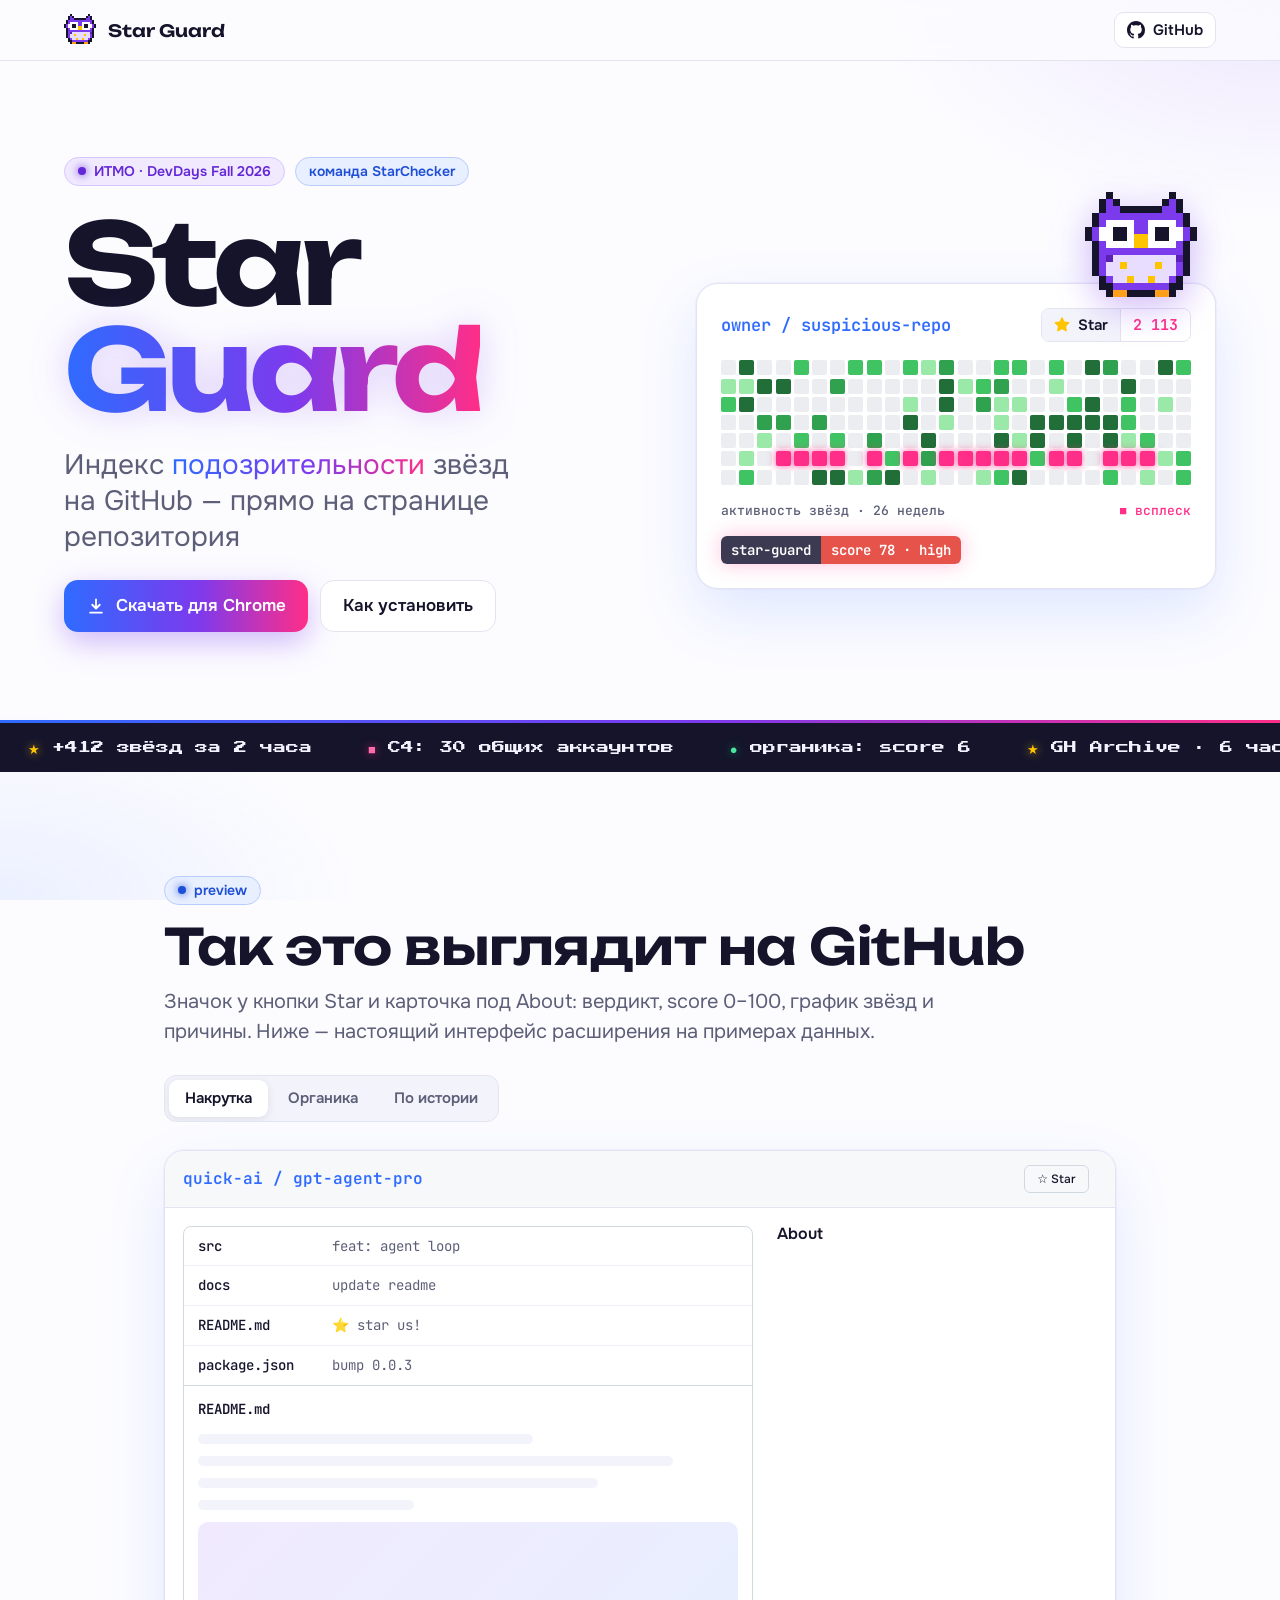
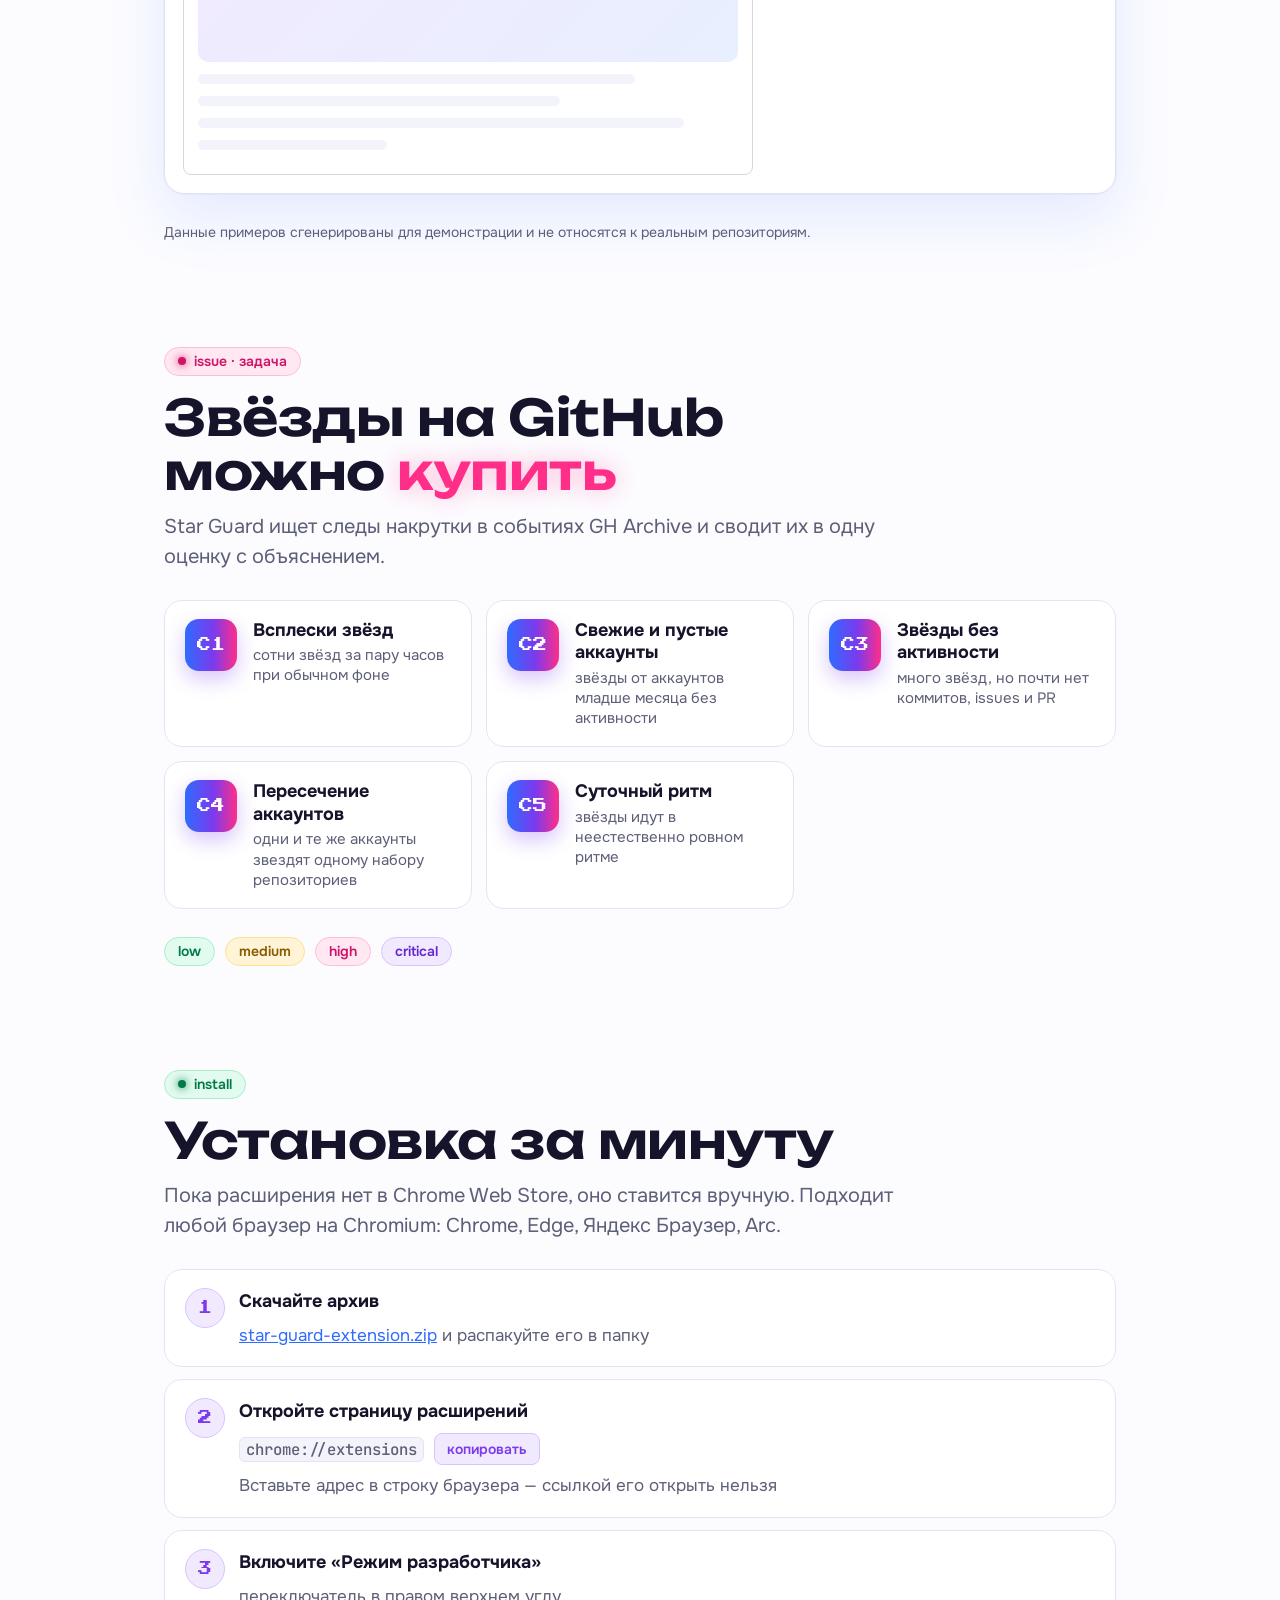
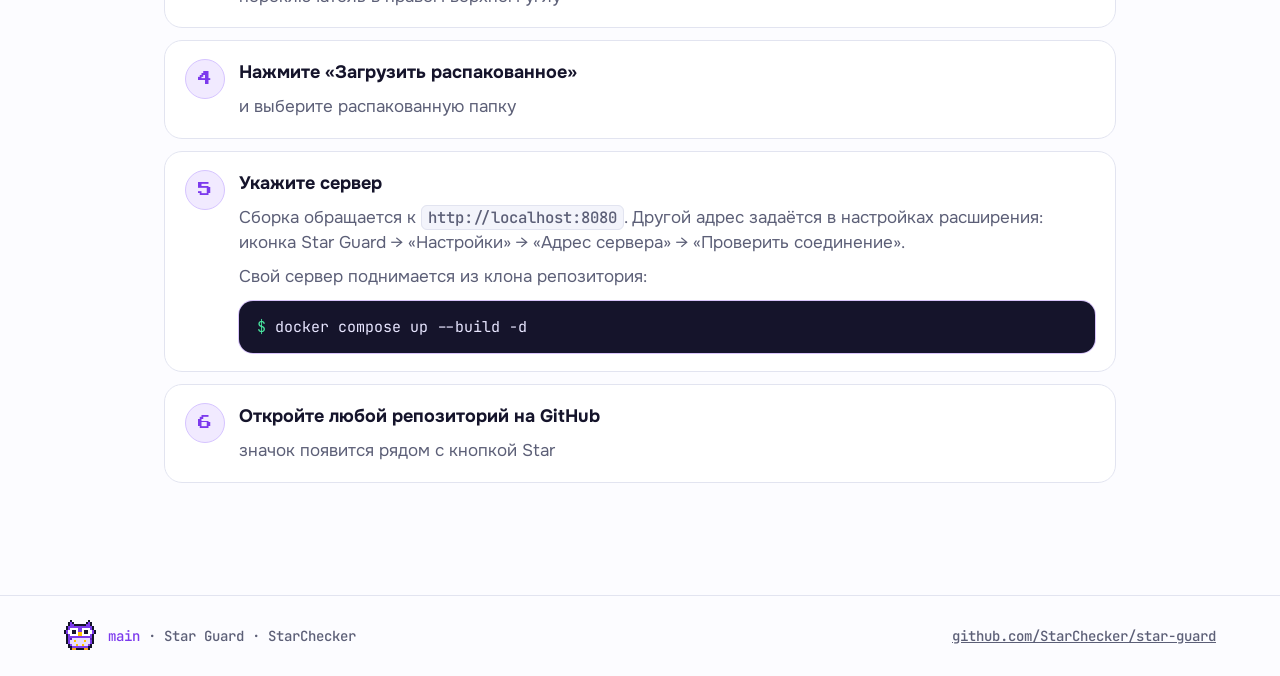
==== site/index.html @ 3dfd04ba "Лендинг для QR-кода, адрес сервера в сборке расширения - site/: страница в стиле презентации — живое" ====
<!doctype html>
<html lang="ru">
<head>
<meta charset="utf-8">
<meta name="viewport" content="width=device-width, initial-scale=1, viewport-fit=cover">
<title>Star Guard — индекс подозрительности звёзд на GitHub</title>
<meta name="description" content="Расширение для Chrome: показывает признаки накрутки звёзд прямо на страницах GitHub — оценку, причины и график звёзд.">
<meta property="og:title" content="Star Guard">
<meta property="og:description" content="Индекс подозрительности звёзд на GitHub — расширение для Chrome.">
<meta name="theme-color" content="#fcfcff">
<link rel="icon" href="ext/icon-32.png">
<link rel="preload" href="fonts/onest.woff" as="font" type="font/woff" crossorigin>
<link rel="preload" href="fonts/unbounded.woff" as="font" type="font/woff" crossorigin>
<link rel="stylesheet" href="style.css">
</head>
<body>

<header class="top">
  <a class="brand" href="#"><span class="owl-mini" data-sprite="owl" aria-hidden="true"></span><span>Star Guard</span></a>
  <a class="gh" href="https://github.com/StarChecker/star-guard" rel="noopener">
    <svg viewBox="0 0 16 16" aria-hidden="true"><path fill="currentColor" d="M8 0C3.58 0 0 3.58 0 8c0 3.54 2.29 6.53 5.47 7.59.4.07.55-.17.55-.38 0-.19-.01-.82-.01-1.49-2.01.37-2.53-.49-2.69-.94-.09-.23-.48-.94-.82-1.13-.28-.15-.68-.52-.01-.53.63-.01 1.08.58 1.23.82.72 1.21 1.87.87 2.33.66.07-.52.28-.87.51-1.07-1.78-.2-3.64-.89-3.64-3.95 0-.87.31-1.59.82-2.15-.08-.2-.36-1.02.08-2.12 0 0 .67-.21 2.2.82.64-.18 1.32-.27 2-.27.68 0 1.36.09 2 .27 1.53-1.04 2.2-.82 2.2-.82.44 1.1.16 1.92.08 2.12.51.56.82 1.27.82 2.15 0 3.07-1.87 3.75-3.65 3.95.29.25.54.73.54 1.48 0 1.07-.01 1.93-.01 2.2 0 .21.15.46.55.38A8.013 8.013 0 0 0 16 8c0-4.42-3.58-8-8-8z"/></svg>
    <span>GitHub</span>
  </a>
</header>

<main>
  <!-- Первый экран -->
  <section class="hero">
    <div class="hero-text">
      <div class="labels">
        <span class="label l-violet"><span class="dot"></span>ИТМО · DevDays Fall 2026</span>
        <span class="label l-blue">команда StarChecker</span>
      </div>
      <h1>Star <span class="neon">Guard</span></h1>
      <p class="sub">Индекс <span class="neon">подозрительности</span> звёзд на GitHub — прямо на странице репозитория</p>

      <div class="cta">
        <a class="btn primary" href="star-guard-extension.zip" download>
          <svg viewBox="0 0 24 24" aria-hidden="true"><path fill="none" stroke="currentColor" stroke-width="2.2" stroke-linecap="round" stroke-linejoin="round" d="M12 4v11m0 0-4.5-4.5M12 15l4.5-4.5M5 20h14"/></svg>
          Скачать для Chrome
        </a>
        <a class="btn" href="#install">Как установить</a>
      </div>

      <div class="mobile-note" id="mobileNote" hidden>
        <p><b>Вы с телефона.</b> Расширение ставится в Chrome на компьютере — перешлите себе ссылку и откройте её за ноутбуком.</p>
        <div class="copy-row url-row"><code class="url" id="pageUrl">starchecker.github.io/star-guard</code><button type="button" class="copy" id="copyUrl">копировать</button></div>
        <div class="send">
          <a class="btn tg" id="sendTg" href="#" rel="noopener">
            <svg viewBox="0 0 24 24" aria-hidden="true"><path fill="currentColor" d="M21.9 4.6 18.8 19.3c-.2 1-.8 1.3-1.7.8l-4.6-3.4-2.2 2.1c-.3.3-.5.5-1 .5l.3-4.7 8.6-7.8c.4-.3-.1-.5-.6-.2L6.9 13.3l-4.6-1.4c-1-.3-1-1 .2-1.5l18-6.9c.8-.3 1.6.2 1.4 1.1z"/></svg>
            В Telegram
          </a>
          <a class="btn" id="sendMail" href="#">
            <svg viewBox="0 0 24 24" aria-hidden="true"><path fill="none" stroke="currentColor" stroke-width="2.2" stroke-linejoin="round" d="M3 6h18v12H3z"/><path fill="none" stroke="currentColor" stroke-width="2.2" stroke-linejoin="round" d="m3 7 9 6 9-6"/></svg>
            На почту
          </a>
          <button class="btn" type="button" id="shareBtn" hidden>
            <svg viewBox="0 0 24 24" aria-hidden="true"><path fill="none" stroke="currentColor" stroke-width="2.2" stroke-linecap="round" stroke-linejoin="round" d="M12 15V4m0 0L7.5 8.5M12 4l4.5 4.5M5 13v6h14v-6"/></svg>
            Ещё…
          </button>
        </div>
        <p class="fine" id="shareHint" hidden>В Chrome на Android в «Ещё…» есть «Отправить на свои устройства» — ссылка сама придёт в Chrome на компьютере, если там тот же аккаунт Google.</p>
      </div>
    </div>

    <div class="repo-card" aria-hidden="true">
      <div class="owl-big" data-sprite="owl"></div>
      <div class="rc-top">
        <span class="rc-name">owner / suspicious-repo</span>
        <div class="starbtn"><span><svg viewBox="0 0 16 16"><use href="#star"/></svg>Star</span><span>2 113</span></div>
      </div>
      <div class="contrib" id="contrib"></div>
      <div class="legend"><span>активность звёзд · 26 недель</span><span class="hotmark">■ всплеск</span></div>
      <div class="badge"><span>star-guard</span><span>score 78 · high</span></div>
    </div>
  </section>

  <div class="ticker" aria-hidden="true"><div class="track" id="ticker"></div></div>

  <!-- Как выглядит -->
  <section class="block" id="demo">
    <div class="head">
      <span class="label l-blue"><span class="dot"></span>preview</span>
      <h2>Так это выглядит на GitHub</h2>
      <p class="lead">Значок у кнопки Star и карточка под About: вердикт, score 0–100, график звёзд и причины. Ниже — настоящий интерфейс расширения на примерах данных.</p>
    </div>

    <div class="tabs" role="tablist" aria-label="Пример">
      <button role="tab" aria-selected="true" data-sample="farm">Накрутка</button>
      <button role="tab" aria-selected="false" data-sample="healthy">Органика</button>
      <button role="tab" aria-selected="false" data-sample="history">По истории</button>
    </div>

    <div class="gh-frame">
      <div class="gh-bar">
        <span class="gh-repo" id="demoRepo">quick-ai / gpt-agent-pro</span>
        <span class="gh-actions"><span class="gh-btn">☆ Star</span><span id="demoBadge"></span></span>
      </div>
      <div class="gh-body">
        <div class="gh-files" aria-hidden="true">
          <div class="f"><b>src</b><span>feat: agent loop</span></div>
          <div class="f"><b>docs</b><span>update readme</span></div>
          <div class="f"><b>README.md</b><span>⭐ star us!</span></div>
          <div class="f"><b>package.json</b><span>bump 0.0.3</span></div>
          <div class="readme"><b>README.md</b><i style="width:62%"></i><i style="width:88%"></i><i style="width:74%"></i><i style="width:40%"></i><i class="img"></i><i style="width:81%"></i><i style="width:67%"></i><i style="width:90%"></i><i style="width:35%"></i></div>
        </div>
        <div class="gh-side"><div class="gh-about">About</div><div id="demoCard"></div></div>
      </div>
    </div>
    <p class="fine">Данные примеров сгенерированы для демонстрации и не относятся к реальным репозиториям.</p>
  </section>

  <!-- Что проверяем -->
  <section class="block" id="checks">
    <div class="head">
      <span class="label l-pink"><span class="dot"></span>issue · задача</span>
      <h2>Звёзды на GitHub можно <span class="mark">купить</span></h2>
      <p class="lead">Star Guard ищет следы накрутки в событиях GH Archive и сводит их в одну оценку с объяснением.</p>
    </div>
    <ol class="checks">
      <li><span class="k">C1</span><div><b>Всплески звёзд</b><small>сотни звёзд за пару часов при обычном фоне</small></div></li>
      <li><span class="k">C2</span><div><b>Свежие и пустые аккаунты</b><small>звёзды от аккаунтов младше месяца без активности</small></div></li>
      <li><span class="k">C3</span><div><b>Звёзды без активности</b><small>много звёзд, но почти нет коммитов, issues и PR</small></div></li>
      <li><span class="k">C4</span><div><b>Пересечение аккаунтов</b><small>одни и те же аккаунты звездят одному набору репозиториев</small></div></li>
      <li><span class="k">C5</span><div><b>Суточный ритм</b><small>звёзды идут в неестественно ровном ритме</small></div></li>
    </ol>
    <div class="levels">
      <span class="label l-green">low</span><span class="label l-amber">medium</span><span class="label l-pink">high</span><span class="label l-violet">critical</span>
    </div>
  </section>

  <!-- Установка -->
  <section class="block" id="install">
    <div class="head">
      <span class="label l-green"><span class="dot"></span>install</span>
      <h2>Установка за минуту</h2>
      <p class="lead">Пока расширения нет в Chrome Web Store, оно ставится вручную. Подходит любой браузер на Chromium: Chrome, Edge, Яндекс Браузер, Arc.</p>
    </div>
    <ol class="steps">
      <li><b>Скачайте архив</b><span><a href="star-guard-extension.zip" download>star-guard-extension.zip</a> и распакуйте его в папку</span></li>
      <li><b>Откройте страницу расширений</b>
        <span class="copy-row"><code>chrome://extensions</code><button type="button" class="copy" data-copy="chrome://extensions">копировать</button></span>
        <span>Вставьте адрес в строку браузера — ссылкой его открыть нельзя</span></li>
      <li><b>Включите «Режим разработчика»</b><span>переключатель в правом верхнем углу</span></li>
      <li><b>Нажмите «Загрузить распакованное»</b><span>и выберите распакованную папку</span></li>
      <li><b>Укажите сервер</b><span>Сборка обращается к <code id="apiBase">http://localhost:8080</code>. Другой адрес задаётся в настройках расширения: иконка Star Guard → «Настройки» → «Адрес сервера» → «Проверить соединение».</span>
        <span id="localHint">Свой сервер поднимается из клона репозитория:</span>
        <pre class="term" id="localCmd"><span class="pr">$</span> docker compose up --build -d</pre></li>
      <li><b>Откройте любой репозиторий на GitHub</b><span>значок появится рядом с кнопкой Star</span></li>
    </ol>
  </section>
</main>

<footer class="foot">
  <span class="brand"><span class="owl-mini" data-sprite="owl" aria-hidden="true"></span><span><span class="sha" id="sha">main</span> · Star Guard · StarChecker</span></span>
  <a href="https://github.com/StarChecker/star-guard" rel="noopener">github.com/StarChecker/star-guard</a>
</footer>

<div class="toast" id="toast" role="status" aria-live="polite"></div>

<svg width="0" height="0" style="position:absolute" aria-hidden="true">
  <symbol id="star" viewBox="0 0 16 16"><path fill="currentColor" d="M8 .25a.75.75 0 0 1 .67.42l1.88 3.8 4.2.61a.75.75 0 0 1 .41 1.28l-3.04 2.96.72 4.18a.75.75 0 0 1-1.09.79L8 12.32l-3.75 1.97a.75.75 0 0 1-1.09-.79l.72-4.18L.84 6.36a.75.75 0 0 1 .41-1.28l4.2-.61L7.33.67A.75.75 0 0 1 8 .25z"/></symbol>
</svg>

<script src="ext/config.js"></script>
<script src="ext/ui.js"></script>
<script src="ext/theme.js"></script>
<script src="ext/samples.js"></script>
<script src="app.js"></script>
</body>
</html>
---- site/style.css ----
/* Лендинг Star Guard — в стиле презентации: светлая сцена, неоновые акценты, язык интерфейса GitHub,
   пиксельный совёнок-страж. Шрифты (OFL): Onest, Unbounded, JetBrains Mono, Press Start 2P. */
@font-face { font-family: "Onest"; src: url(fonts/onest.woff) format("woff"); font-weight: 100 900; font-display: swap; }
@font-face { font-family: "Unbounded"; src: url(fonts/unbounded.woff) format("woff"); font-weight: 200 900; font-display: swap; }
@font-face { font-family: "JBM"; src: url(fonts/jetbrains-mono.woff) format("woff"); font-weight: 100 800; font-display: swap; }
@font-face { font-family: "Pixel"; src: url(fonts/pixel.woff) format("woff"); font-display: swap; }

:root {
  color-scheme: light;
  --canvas: #fcfcff;
  --panel: #ffffff;
  --subtle: #f3f4fb;
  --line: #e2e4f0;
  --ink: #15142b;
  --muted: #5c5f77;
  --blue: #2f6bff;
  --violet: #7c3aed;
  --pink: #ff2e88;
  --green: #00b86b;
  --star: #ffc400;
  --neon: linear-gradient(90deg, var(--blue), var(--violet) 55%, var(--pink));
  --display: "Unbounded", "Onest", system-ui, sans-serif;
  --body: "Onest", system-ui, -apple-system, "Segoe UI", sans-serif;
  --mono: "JBM", ui-monospace, Menlo, monospace;
  --pixel: "Pixel", "JBM", monospace;
  --ease: cubic-bezier(.2, .7, .2, 1);
  --pad: clamp(20px, 5vw, 64px);
}
* { box-sizing: border-box; }
html { scroll-behavior: smooth; -webkit-text-size-adjust: 100%; }
body { margin: 0; background: var(--canvas); color: var(--ink); font: 400 17px/1.5 var(--body); overflow-x: hidden; }
body::before { /* мягкие неоновые пятна */
  content: ""; position: fixed; inset: 0; pointer-events: none; z-index: -1;
  background: radial-gradient(45% 35% at 100% 0%, rgba(124, 58, 237, .10), transparent 70%),
              radial-gradient(40% 30% at 0% 100%, rgba(47, 107, 255, .08), transparent 70%);
}
h1, h2, p { margin: 0; }
a { color: var(--blue); }
code { font: 500 .92em var(--mono); background: var(--subtle); border: 1px solid var(--line); border-radius: 6px; padding: 1px 6px; word-break: break-all; }
.neon { background: var(--neon); -webkit-background-clip: text; background-clip: text; color: transparent; }

/* ярлыки в стиле GitHub labels */
.label { display: inline-flex; align-items: center; gap: 8px; padding: 5px 13px; border-radius: 999px; font: 600 14px/1.2 var(--body); border: 1.5px solid; white-space: nowrap; }
.l-blue { color: #1f4fd6; background: #e8efff; border-color: #b9ccff; }
.l-violet { color: #6427d6; background: #f1eaff; border-color: #d6c4ff; }
.l-pink { color: #d11468; background: #ffe8f2; border-color: #ffbcd8; }
.l-green { color: #007a47; background: #e2fbef; border-color: #a8ecc9; }
.l-amber { color: #8a5a00; background: #fff4d6; border-color: #ffe08a; }
.label .dot { width: 8px; height: 8px; border-radius: 50%; background: currentColor; box-shadow: 0 0 8px currentColor; }

/* спрайты */
[data-sprite] { image-rendering: pixelated; background-size: 200% 100%; }
.owl-mini { width: 32px; height: 32px; flex: none; animation: blink 4s steps(1) infinite; }
@keyframes blink { 0%, 92% { background-position: 0 0; } 93%, 97% { background-position: 100% 0; } 98%, 100% { background-position: 0 0; } }

/* шапка */
.top { position: sticky; top: 0; z-index: 10; display: flex; justify-content: space-between; align-items: center; gap: 16px;
  padding: 12px var(--pad); background: rgba(252, 252, 255, .82); backdrop-filter: blur(10px); -webkit-backdrop-filter: blur(10px);
  border-bottom: 1px solid var(--line); }
.brand { display: flex; align-items: center; gap: 12px; font: 600 17px/1 var(--display); color: var(--ink); text-decoration: none; }
.gh { display: inline-flex; align-items: center; gap: 8px; font: 600 15px/1 var(--body); color: var(--ink); text-decoration: none;
  border: 1.5px solid var(--line); border-radius: 10px; padding: 8px 12px; background: var(--panel); }
.gh svg { width: 18px; height: 18px; }

/* первый экран */
.hero { display: grid; grid-template-columns: minmax(0, 1fr) minmax(0, 520px); gap: clamp(32px, 5vw, 72px); align-items: center;
  padding: clamp(36px, 8vw, 96px) var(--pad) clamp(56px, 7vw, 88px); max-width: 1280px; margin: 0 auto; }
.hero-text { display: flex; flex-direction: column; gap: 24px; }
.labels { display: flex; gap: 10px; flex-wrap: wrap; }
h1 { font: 700 clamp(52px, 11vw, 112px)/.95 var(--display); letter-spacing: -.045em; }
h1 .neon { filter: drop-shadow(0 0 18px rgba(124, 58, 237, .25)); }
.sub { font-size: clamp(20px, 2.6vw, 28px); line-height: 1.3; color: var(--muted); max-width: 24ch; }
.cta { display: flex; gap: 12px; flex-wrap: wrap; }
.btn { display: inline-flex; align-items: center; justify-content: center; gap: 10px; min-height: 52px; padding: 0 22px; border-radius: 14px;
  font: 600 17px/1 var(--body); color: var(--ink); background: var(--panel); border: 1.5px solid var(--line); text-decoration: none; cursor: pointer;
  transition: transform .2s var(--ease), box-shadow .2s var(--ease); }
.btn svg { width: 20px; height: 20px; flex: none; }
.btn:hover { transform: translateY(-2px); box-shadow: 0 10px 24px rgba(47, 107, 255, .14); }
.btn.primary { color: #fff; border: 0; background: var(--neon); box-shadow: 0 10px 30px rgba(124, 58, 237, .35); }
.btn.primary:hover { box-shadow: 0 14px 36px rgba(124, 58, 237, .45); }
.mobile-note { display: flex; flex-direction: column; gap: 14px; padding: 18px 20px; border-radius: 16px; background: var(--panel);
  border: 2px dashed #c9b8ff; }
.mobile-note[hidden] { display: none; }
.mobile-note p { color: var(--muted); }
.mobile-note .url { font-size: 15px; padding: 8px 10px; word-break: break-all; }
.send { display: grid; grid-template-columns: 1fr 1fr; gap: 10px; }
.send #shareBtn { grid-column: 1 / -1; }
.send .btn { white-space: nowrap; padding: 0 14px; }
#shareHint[hidden] { display: none; }
.send #shareBtn[hidden], .cta[hidden] { display: none; }
.btn.tg { color: #fff; border: 0; background: #229ed9; box-shadow: 0 8px 20px rgba(34, 158, 217, .3); }
.mobile-note b { color: var(--ink); }

/* карточка репозитория с графом активности */
.repo-card { position: relative; border: 1.5px solid var(--line); border-radius: 22px; background: var(--panel); padding: 24px; display: flex; flex-direction: column; gap: 18px;
  box-shadow: 0 0 0 1px rgba(124, 58, 237, .05), 0 24px 60px rgba(47, 107, 255, .14); margin-top: 84px; }
.owl-big { position: absolute; right: 18px; top: -92px; width: 112px; height: 112px;
  animation: blink 3.5s steps(1) infinite, bob 2.4s ease-in-out infinite; filter: drop-shadow(0 10px 18px rgba(124, 58, 237, .35)); }
@keyframes bob { 50% { translate: 0 -8px; } }
.rc-top { display: flex; align-items: center; justify-content: space-between; gap: 12px; flex-wrap: wrap; }
.rc-name { font: 600 17px/1.2 var(--mono); color: var(--blue); }
.starbtn { display: flex; border: 1.5px solid var(--line); border-radius: 8px; overflow: hidden; font: 600 15px/1 var(--body); }
.starbtn span { padding: 8px 12px; display: flex; align-items: center; gap: 8px; background: var(--subtle); }
.starbtn span + span { background: var(--panel); border-left: 1.5px solid var(--line); font-family: var(--mono); color: var(--pink); }
.starbtn svg { width: 16px; height: 16px; color: var(--star); }
.contrib { display: grid; grid-template-columns: repeat(26, 1fr); gap: 3px; }
.contrib i { aspect-ratio: 1; border-radius: 2px; background: #ebedf0; animation: cell .4s var(--ease) both; animation-delay: calc(var(--c) * 5ms + .2s); }
.contrib i.l1 { background: #9be9a8; } .contrib i.l2 { background: #40c463; } .contrib i.l3 { background: #30a14e; } .contrib i.l4 { background: #216e39; }
.contrib i.hot { background: var(--pink); box-shadow: 0 0 8px rgba(255, 46, 136, .8); }
@keyframes cell { from { opacity: 0; transform: scale(.3); } to { opacity: 1; transform: none; } }
.legend { display: flex; justify-content: space-between; gap: 12px; font: 500 13px/1.2 var(--mono); color: var(--muted); }
.hotmark { color: var(--pink); white-space: nowrap; }
.badge { display: inline-flex; font: 600 14px/1 var(--mono); border-radius: 6px; overflow: hidden; align-self: flex-start; box-shadow: 0 0 20px rgba(255, 46, 136, .3); }
.badge span { padding: 7px 10px; color: #fff; }
.badge span:first-child { background: #3b3a52; }
.badge span:last-child { background: #e5534b; }

/* бегущая строка */
.ticker { height: 52px; display: flex; align-items: center; overflow: hidden; background: var(--ink); color: #f3f2ff; border-top: 3px solid; border-image: var(--neon) 1; }
.ticker .track { display: flex; white-space: nowrap; animation: marquee 40s linear infinite; will-change: transform; }
.ticker .it { font: 400 13px/1 var(--pixel); padding: 0 28px; display: inline-flex; align-items: center; gap: 12px; }
.ticker .s { color: var(--star); text-shadow: 0 0 10px rgba(255, 196, 0, .8); }
.ticker .p { color: #ff6aa9; text-shadow: 0 0 10px rgba(255, 46, 136, .7); }
.ticker .g { color: #49e6a0; text-shadow: 0 0 10px rgba(0, 184, 107, .7); }
@keyframes marquee { to { transform: translateX(-50%); } }

/* секции */
.block { max-width: 1080px; margin: 0 auto; padding: clamp(56px, 9vw, 104px) var(--pad) 0; display: flex; flex-direction: column; gap: 28px; }
.head { display: flex; flex-direction: column; gap: 14px; align-items: flex-start; }
h2 { font: 600 clamp(30px, 5vw, 50px)/1.08 var(--display); letter-spacing: -.01em; text-wrap: balance; }
.lead { color: var(--muted); font-size: clamp(17px, 2vw, 20px); max-width: 60ch; }
.fine { color: var(--muted); font-size: 14px; }
.mark { color: var(--pink); text-shadow: 0 0 24px rgba(255, 46, 136, .35); white-space: nowrap; animation: glitch 2.6s steps(1) infinite 1.2s; }
@keyframes glitch { 0%, 88%, 100% { text-shadow: 0 0 24px rgba(255, 46, 136, .35); transform: none; } 90% { text-shadow: -4px 0 #2f6bff, 4px 0 #00b86b; } 93% { text-shadow: 4px 0 #7c3aed, -3px 0 #ffad00; } }
.mark { display: inline-block; }

/* превью: страница GitHub с карточкой расширения */
.tabs { display: inline-flex; gap: 4px; padding: 4px; border-radius: 12px; background: var(--subtle); border: 1.5px solid var(--line); align-self: flex-start; max-width: 100%; overflow-x: auto; }
.tabs button { font: 600 15px/1 var(--body); color: var(--muted); background: none; border: 0; border-radius: 9px; padding: 11px 16px; cursor: pointer; white-space: nowrap; }
.tabs button[aria-selected="true"] { color: var(--ink); background: var(--panel); box-shadow: 0 2px 8px rgba(21, 20, 43, .1); }
.gh-frame { border: 1.5px solid var(--line); border-radius: 20px; background: var(--panel); overflow: hidden;
  box-shadow: 0 24px 60px rgba(47, 107, 255, .12), 0 0 0 1px rgba(124, 58, 237, .05); }
.gh-bar { display: flex; justify-content: space-between; align-items: center; gap: 12px; flex-wrap: wrap; padding: 14px 18px; background: #f6f8fa; border-bottom: 1.5px solid var(--line); }
.gh-repo { font: 600 16px/1.2 var(--mono); color: var(--blue); }
.gh-actions { display: inline-flex; align-items: center; gap: 8px; }
.gh-btn { display: inline-flex; align-items: center; height: 28px; padding: 0 12px; border-radius: 6px; border: 1px solid #d1d9e0; background: #f6f8fa; font: 500 12px/1 var(--body); }
.gh-body { display: grid; grid-template-columns: minmax(0, 1fr) 320px; gap: 24px; padding: 18px; }
.gh-files { border: 1px solid #d1d9e0; border-radius: 8px; align-self: start; }
.gh-files .f { display: flex; gap: 14px; padding: 11px 14px; border-top: 1px solid #eef0f6; font: 400 14px/1.2 var(--mono); color: var(--muted); }
.gh-files .f:first-child { border-top: 0; }
.gh-files .f b { color: var(--ink); font-weight: 500; width: 120px; flex: none; }
.readme { border-top: 1px solid #d1d9e0; padding: 16px 14px 24px; display: flex; flex-direction: column; gap: 12px; }
.readme b { font: 600 14px/1 var(--mono); margin-bottom: 6px; }
.readme i { display: block; height: 10px; border-radius: 5px; background: var(--subtle); }
.readme i.img { height: 140px; border-radius: 10px; background: linear-gradient(135deg, #f1eaff, #e8efff); }
.gh-side { display: flex; flex-direction: column; gap: 10px; min-width: 0; }
.gh-about { font: 600 16px/1 var(--body); }
#demoCard { min-height: 420px; }

/* проверки */
.checks { list-style: none; margin: 0; padding: 0; display: grid; grid-template-columns: repeat(auto-fit, minmax(260px, 1fr)); gap: 14px; }
.checks li { display: flex; gap: 16px; align-items: flex-start; padding: 18px 20px; border: 1.5px solid var(--line); border-radius: 18px; background: var(--panel); }
.checks .k { flex: none; display: grid; place-items: center; width: 52px; height: 52px; border-radius: 14px; color: #fff; font: 400 14px/1 var(--pixel);
  background: var(--neon); box-shadow: 0 8px 20px rgba(124, 58, 237, .3); }
.checks b { display: block; font-size: 18px; line-height: 1.25; }
.checks small { display: block; margin-top: 4px; color: var(--muted); font-size: 15px; line-height: 1.35; }
.levels { display: flex; gap: 10px; flex-wrap: wrap; }

/* установка */
.steps { list-style: none; counter-reset: s; margin: 0; padding: 0; display: flex; flex-direction: column; gap: 12px; }
.steps li { counter-increment: s; position: relative; display: flex; flex-direction: column; gap: 8px; padding: 18px 20px 18px 74px; border: 1.5px solid var(--line); border-radius: 18px; background: var(--panel); }
.steps li::before { content: counter(s); position: absolute; left: 20px; top: 18px; width: 38px; height: 38px; border-radius: 50%; display: grid; place-items: center;
  font: 400 14px/1 var(--pixel); color: var(--violet); background: #f1eaff; border: 1.5px solid #d6c4ff; }
.steps b { font-size: 18px; }
.steps span { color: var(--muted); }
.copy-row { display: flex; gap: 10px; align-items: center; flex-wrap: wrap; }
.copy { font: 600 14px/1 var(--body); color: var(--violet); background: #f1eaff; border: 1.5px solid #d6c4ff; border-radius: 8px; padding: 8px 12px; cursor: pointer; }
.term { margin: 4px 0 0; border-radius: 14px; background: var(--ink); color: #e8e6ff; padding: 14px 18px; font: 400 15px/1.6 var(--mono); overflow-x: auto;
  box-shadow: 0 0 0 1px rgba(124, 58, 237, .3); }
.term .pr { color: #49e6a0; }

/* подвал: как строка git log */
.foot { margin-top: clamp(64px, 10vw, 112px); padding: 24px var(--pad) calc(24px + env(safe-area-inset-bottom)); border-top: 1px solid var(--line);
  display: flex; justify-content: space-between; align-items: center; gap: 16px; flex-wrap: wrap; font: 500 14px/1.3 var(--mono); color: var(--muted); }
.foot .brand { font: inherit; color: inherit; }
.foot .sha { color: var(--violet); }
.foot a { color: inherit; }

.toast { position: fixed; left: 50%; bottom: calc(24px + env(safe-area-inset-bottom)); translate: -50% 20px; opacity: 0; pointer-events: none; z-index: 20;
  padding: 12px 18px; border-radius: 12px; background: var(--ink); color: #fff; font: 600 15px/1.2 var(--body); transition: opacity .25s, translate .25s var(--ease); }
.toast.on { opacity: 1; translate: -50% 0; }

/* появление при прокрутке */
.reveal { opacity: 0; transform: translateY(18px); transition: opacity .7s var(--ease), transform .7s var(--ease); }
.reveal.on { opacity: 1; transform: none; }

@media (max-width: 900px) {
  .hero { grid-template-columns: 1fr; }
  .gh-body { grid-template-columns: 1fr; }
  .gh-files { display: none; }
}
@media (max-width: 480px) {
  .cta .btn { width: 100%; }
  .steps li { padding-left: 64px; }
  .steps li::before { left: 14px; }
}
@media (prefers-reduced-motion: reduce) {
  *, *::before, *::after { animation: none !important; transition: none !important; }
  .reveal { opacity: 1; transform: none; }
}
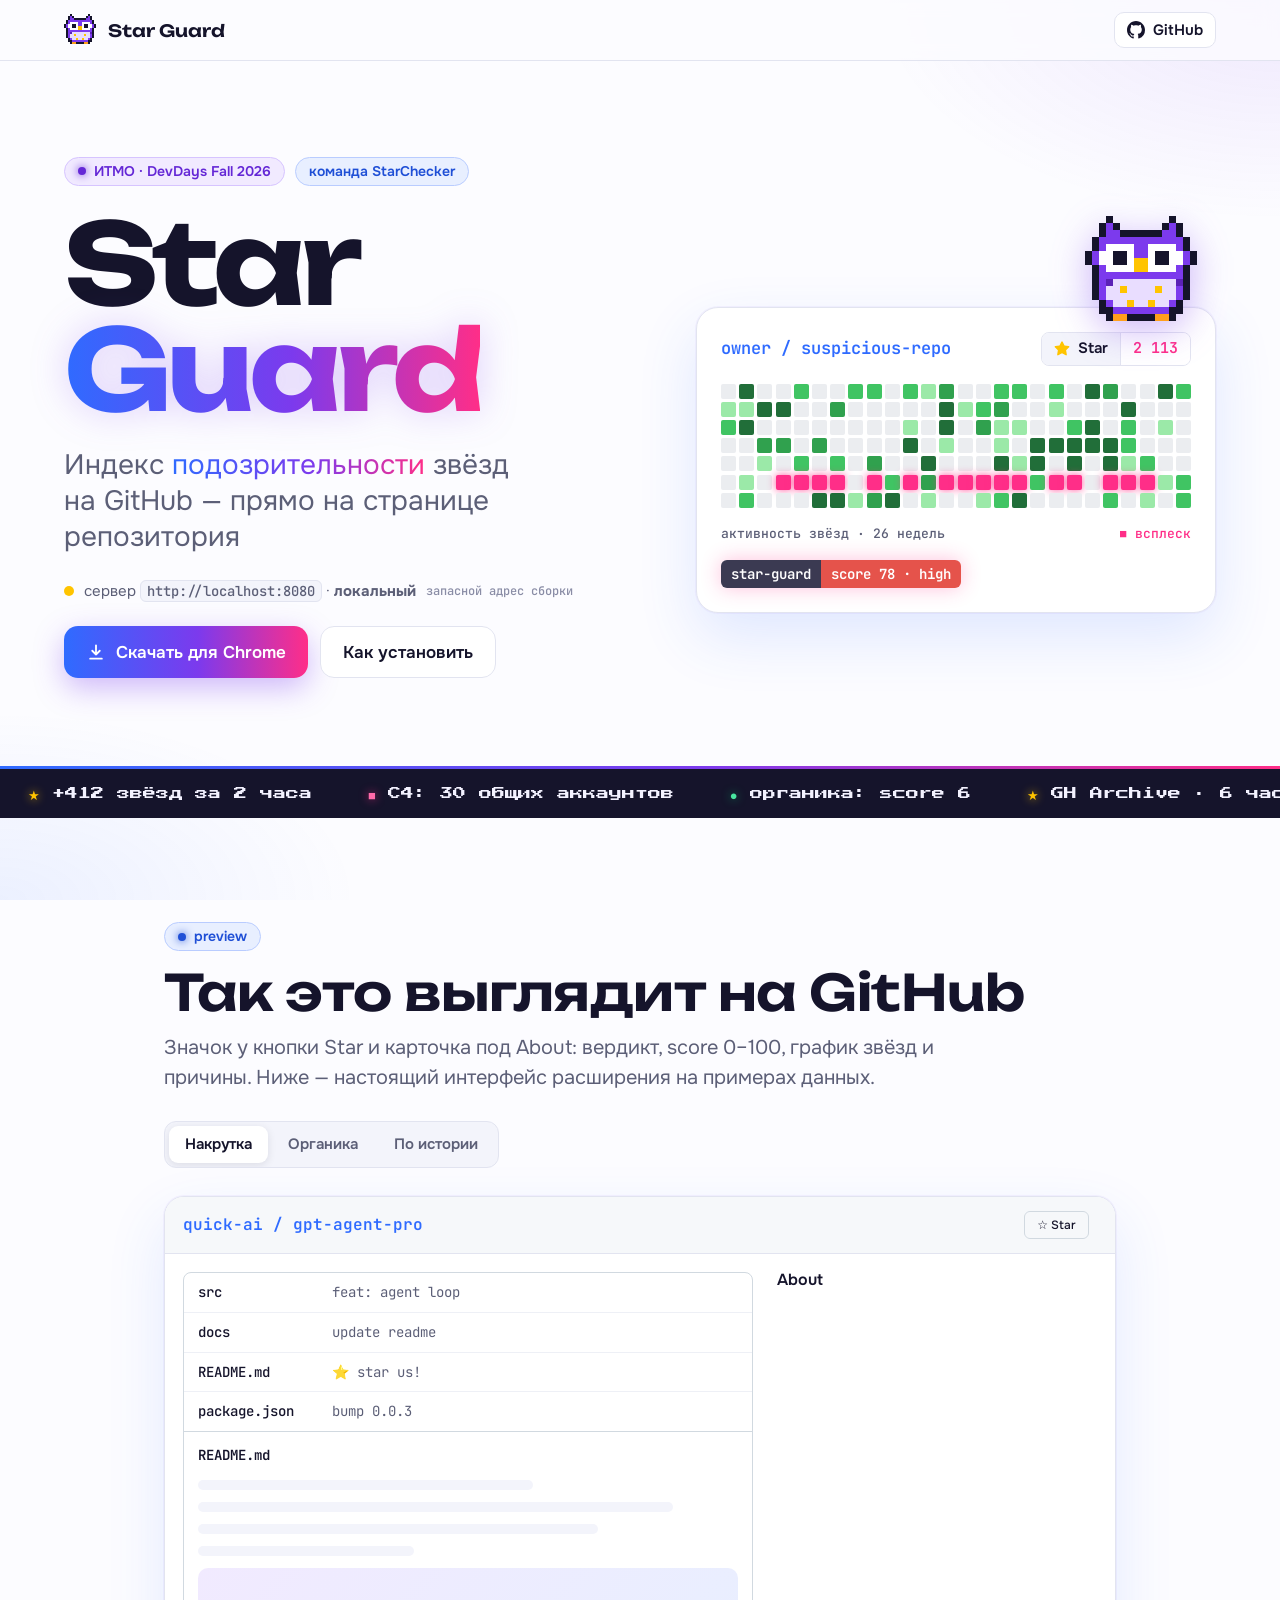
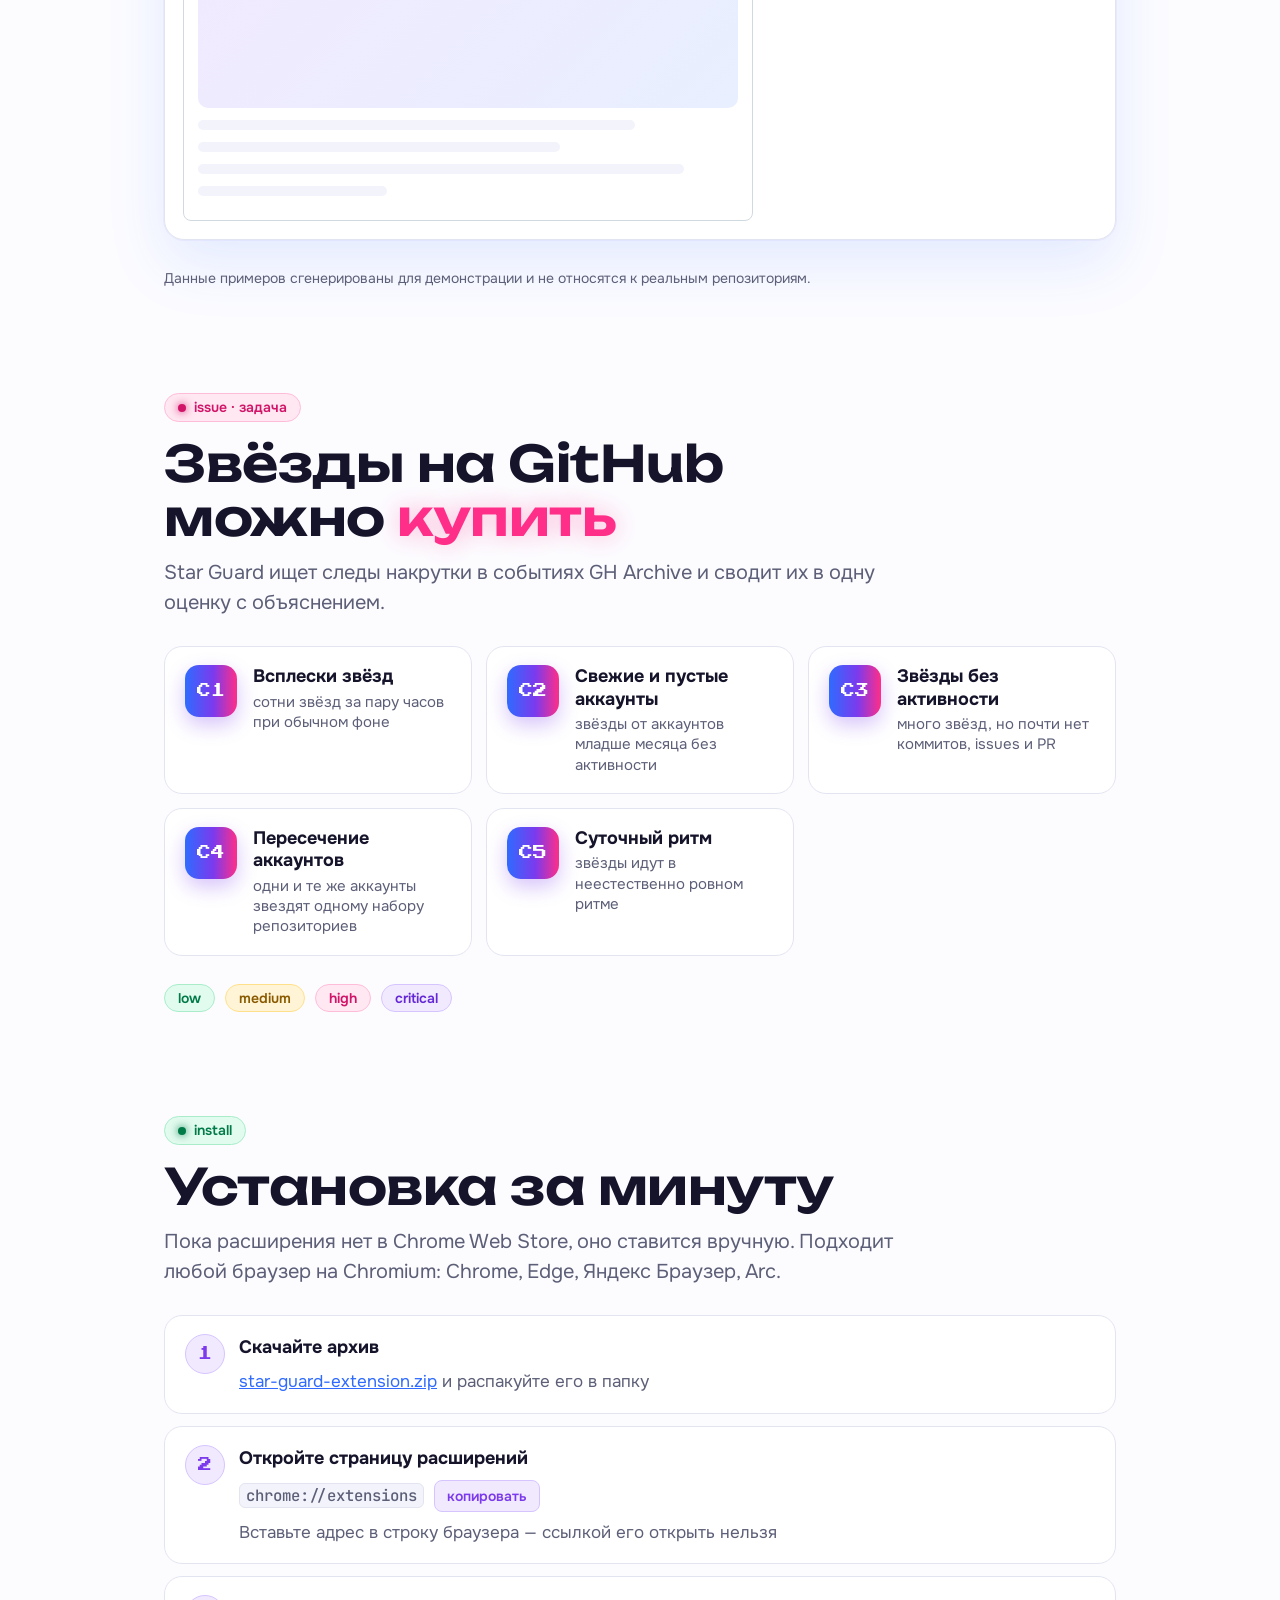
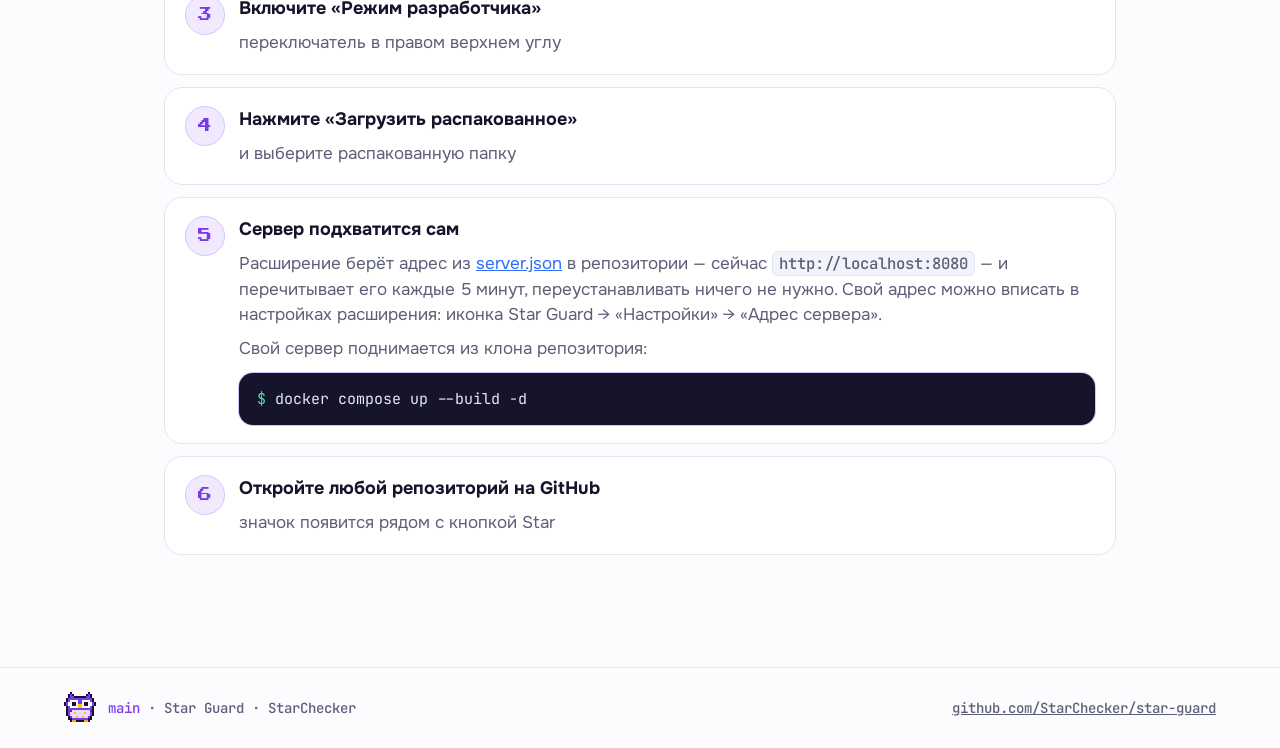
==== commit e65b346b: "Адрес сервера меняется без деплоя: server.json в репозитории - расширение: свой адрес из настроек → " ====
--- a/site/index.html
+++ b/site/index.html
@@ -33,6 +33,10 @@
       </div>
       <h1>Star <span class="neon">Guard</span></h1>
       <p class="sub">Индекс <span class="neon">подозрительности</span> звёзд на GitHub — прямо на странице репозитория</p>
+
+      <div class="server-state" id="serverState" hidden>
+        <span class="led"></span><span>сервер <code id="serverUrl"></code> · <b id="serverStatus"></b></span><small id="serverNote"></small>
+      </div>
 
       <div class="cta">
         <a class="btn primary" href="star-guard-extension.zip" download>
@@ -143,7 +147,7 @@
         <span>Вставьте адрес в строку браузера — ссылкой его открыть нельзя</span></li>
       <li><b>Включите «Режим разработчика»</b><span>переключатель в правом верхнем углу</span></li>
       <li><b>Нажмите «Загрузить распакованное»</b><span>и выберите распакованную папку</span></li>
-      <li><b>Укажите сервер</b><span>Сборка обращается к <code id="apiBase">http://localhost:8080</code>. Другой адрес задаётся в настройках расширения: иконка Star Guard → «Настройки» → «Адрес сервера» → «Проверить соединение».</span>
+      <li><b>Сервер подхватится сам</b><span>Расширение берёт адрес из <a href="https://github.com/StarChecker/star-guard/blob/main/server.json" rel="noopener">server.json</a> в репозитории — сейчас <code id="apiBase">http://localhost:8080</code> — и перечитывает его каждые 5 минут, переустанавливать ничего не нужно. Свой адрес можно вписать в настройках расширения: иконка Star Guard → «Настройки» → «Адрес сервера».</span>
         <span id="localHint">Свой сервер поднимается из клона репозитория:</span>
         <pre class="term" id="localCmd"><span class="pr">$</span> docker compose up --build -d</pre></li>
       <li><b>Откройте любой репозиторий на GitHub</b><span>значок появится рядом с кнопкой Star</span></li>
--- a/site/style.css
+++ b/site/style.css
@@ -78,6 +78,14 @@
 .btn:hover { transform: translateY(-2px); box-shadow: 0 10px 24px rgba(47, 107, 255, .14); }
 .btn.primary { color: #fff; border: 0; background: var(--neon); box-shadow: 0 10px 30px rgba(124, 58, 237, .35); }
 .btn.primary:hover { box-shadow: 0 14px 36px rgba(124, 58, 237, .45); }
+.server-state { display: flex; align-items: center; gap: 10px; flex-wrap: wrap; font-size: 15px; color: var(--muted); }
+.server-state[hidden] { display: none; }
+.server-state .led { width: 10px; height: 10px; border-radius: 50%; background: #c9cde0; flex: none; }
+.server-state.up .led { background: var(--green); box-shadow: 0 0 10px var(--green); }
+.server-state.down .led { background: var(--pink); box-shadow: 0 0 10px var(--pink); }
+.server-state.local .led { background: var(--star); }
+.server-state.up b { color: #007a47; } .server-state.down b { color: #d11468; }
+.server-state small { font: 500 12px/1 var(--mono); color: #8a8da6; }
 .mobile-note { display: flex; flex-direction: column; gap: 14px; padding: 18px 20px; border-radius: 16px; background: var(--panel);
   border: 2px dashed #c9b8ff; }
 .mobile-note[hidden] { display: none; }
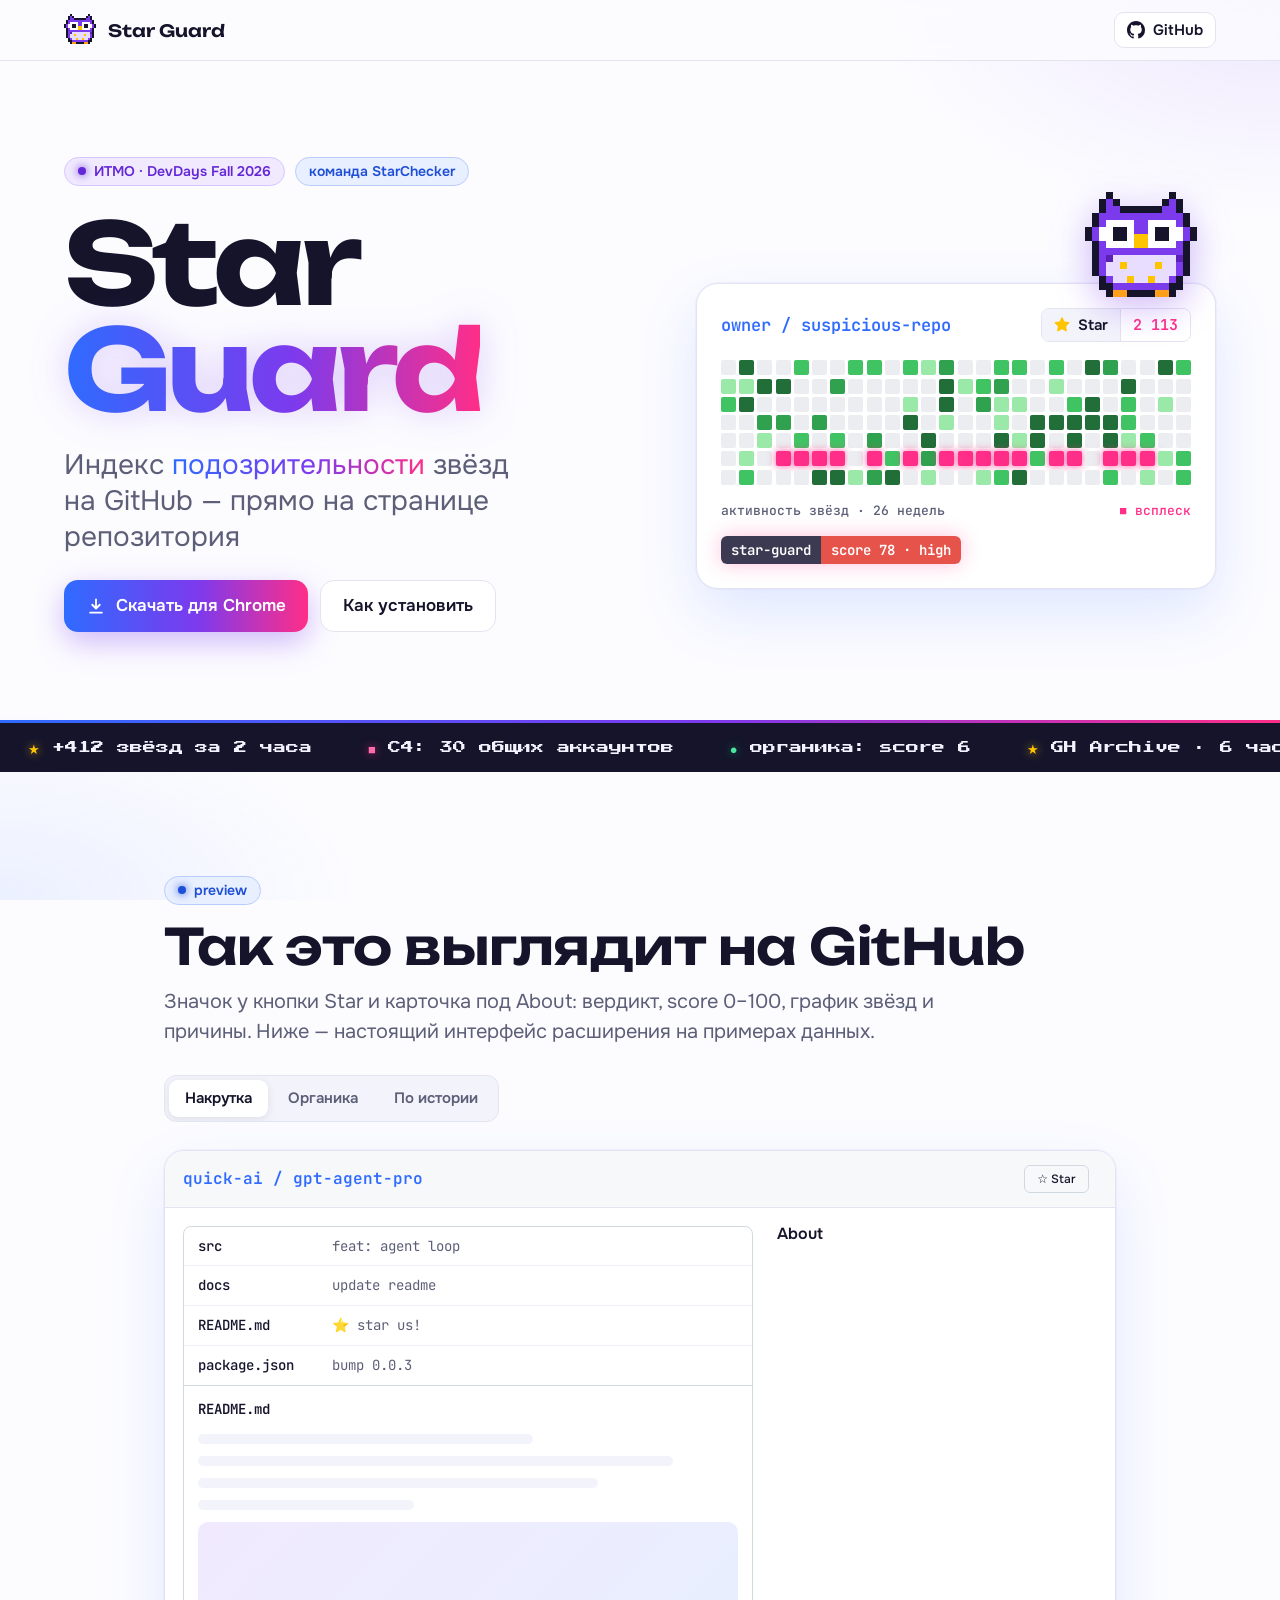
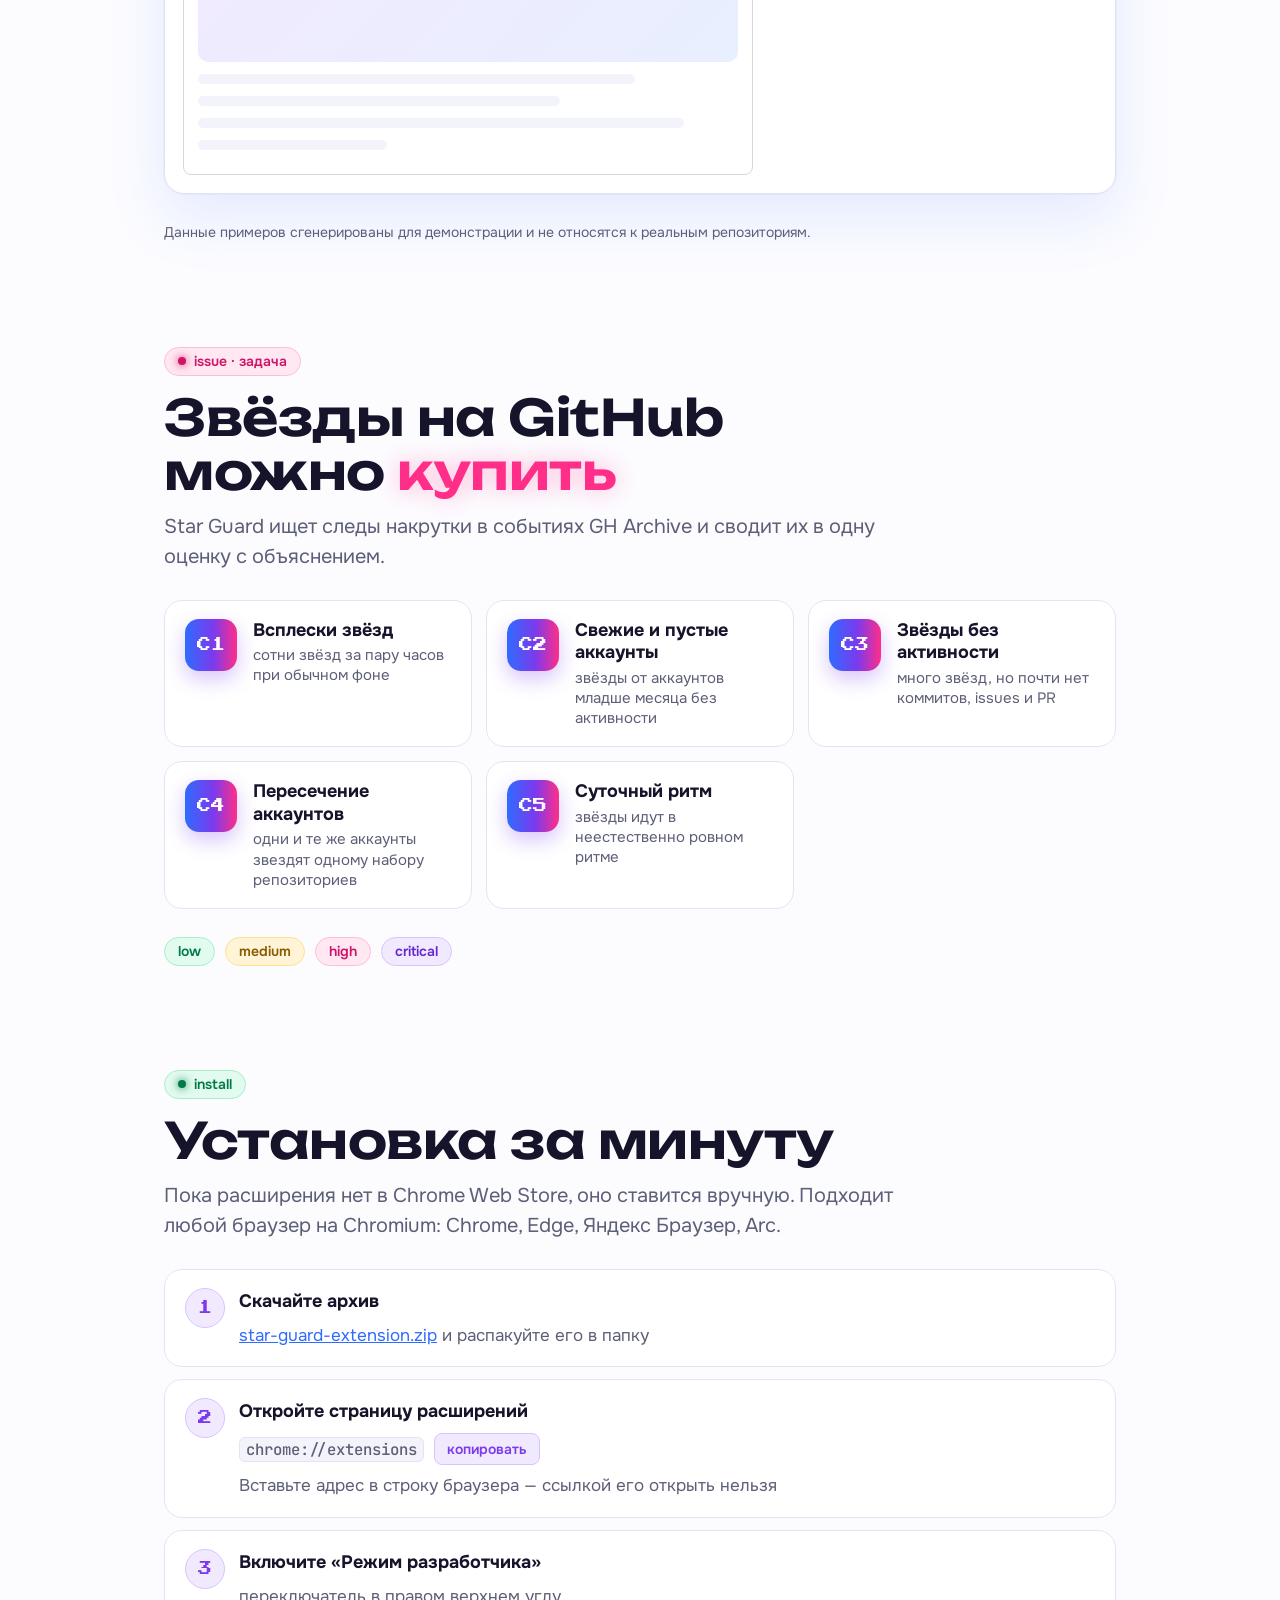
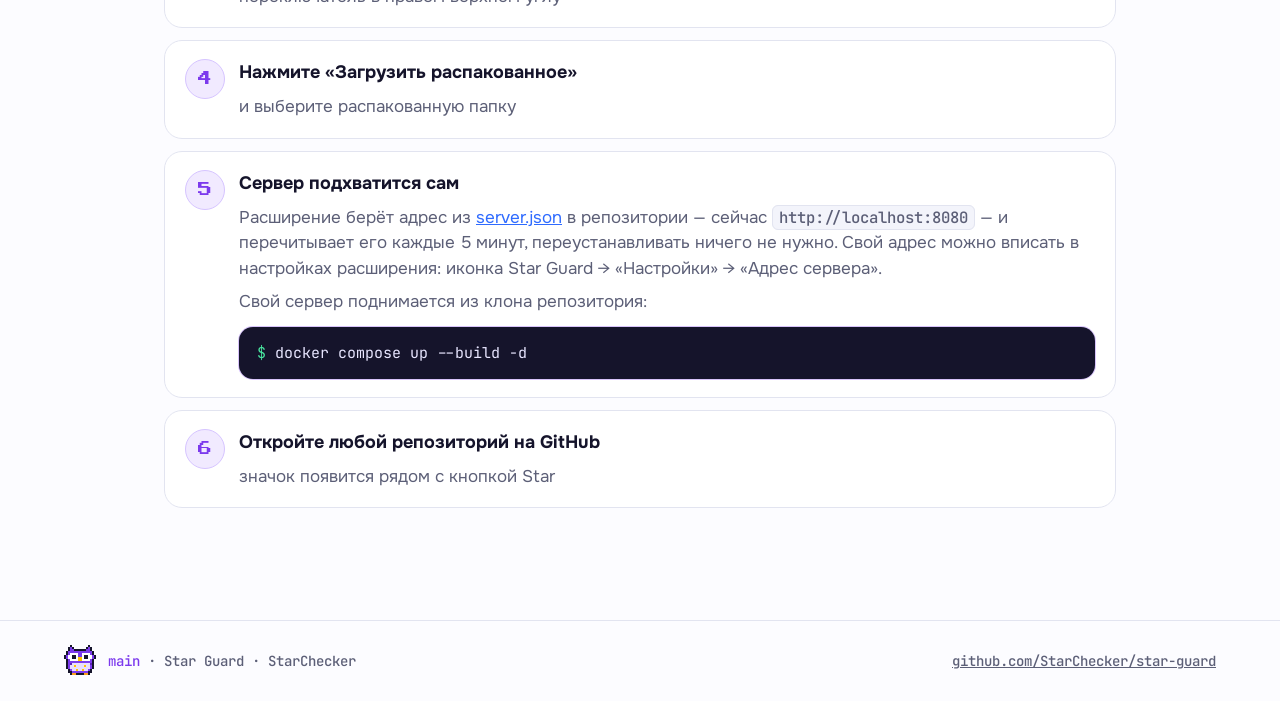
==== commit 1b72455f: "Лендинг: убрать индикатор статуса сервера Страница на https не может достучаться до http-сервера (mi" ====
--- a/site/index.html
+++ b/site/index.html
@@ -33,10 +33,6 @@
       </div>
       <h1>Star <span class="neon">Guard</span></h1>
       <p class="sub">Индекс <span class="neon">подозрительности</span> звёзд на GitHub — прямо на странице репозитория</p>
-
-      <div class="server-state" id="serverState" hidden>
-        <span class="led"></span><span>сервер <code id="serverUrl"></code> · <b id="serverStatus"></b></span><small id="serverNote"></small>
-      </div>
 
       <div class="cta">
         <a class="btn primary" href="star-guard-extension.zip" download>
@@ -147,7 +143,7 @@
         <span>Вставьте адрес в строку браузера — ссылкой его открыть нельзя</span></li>
       <li><b>Включите «Режим разработчика»</b><span>переключатель в правом верхнем углу</span></li>
       <li><b>Нажмите «Загрузить распакованное»</b><span>и выберите распакованную папку</span></li>
-      <li><b>Сервер подхватится сам</b><span>Расширение берёт адрес из <a href="https://github.com/StarChecker/star-guard/blob/main/server.json" rel="noopener">server.json</a> в репозитории — сейчас <code id="apiBase">http://localhost:8080</code> — и перечитывает его каждые 5 минут, переустанавливать ничего не нужно. Свой адрес можно вписать в настройках расширения: иконка Star Guard → «Настройки» → «Адрес сервера».</span>
+      <li><b>Сервер подхватится сам</b><span>Расширение берёт адрес из <a href="https://github.com/StarChecker/star-guard/blob/main/server.json" rel="noopener">server.json</a> в репозитории — сейчас <code id="apiBase">http://201.51.23.42:8080</code> — и перечитывает его каждые 5 минут, переустанавливать ничего не нужно. Свой адрес можно вписать в настройках расширения: иконка Star Guard → «Настройки» → «Адрес сервера».</span>
         <span id="localHint">Свой сервер поднимается из клона репозитория:</span>
         <pre class="term" id="localCmd"><span class="pr">$</span> docker compose up --build -d</pre></li>
       <li><b>Откройте любой репозиторий на GitHub</b><span>значок появится рядом с кнопкой Star</span></li>
--- a/site/style.css
+++ b/site/style.css
@@ -78,14 +78,6 @@
 .btn:hover { transform: translateY(-2px); box-shadow: 0 10px 24px rgba(47, 107, 255, .14); }
 .btn.primary { color: #fff; border: 0; background: var(--neon); box-shadow: 0 10px 30px rgba(124, 58, 237, .35); }
 .btn.primary:hover { box-shadow: 0 14px 36px rgba(124, 58, 237, .45); }
-.server-state { display: flex; align-items: center; gap: 10px; flex-wrap: wrap; font-size: 15px; color: var(--muted); }
-.server-state[hidden] { display: none; }
-.server-state .led { width: 10px; height: 10px; border-radius: 50%; background: #c9cde0; flex: none; }
-.server-state.up .led { background: var(--green); box-shadow: 0 0 10px var(--green); }
-.server-state.down .led { background: var(--pink); box-shadow: 0 0 10px var(--pink); }
-.server-state.local .led { background: var(--star); }
-.server-state.up b { color: #007a47; } .server-state.down b { color: #d11468; }
-.server-state small { font: 500 12px/1 var(--mono); color: #8a8da6; }
 .mobile-note { display: flex; flex-direction: column; gap: 14px; padding: 18px 20px; border-radius: 16px; background: var(--panel);
   border: 2px dashed #c9b8ff; }
 .mobile-note[hidden] { display: none; }
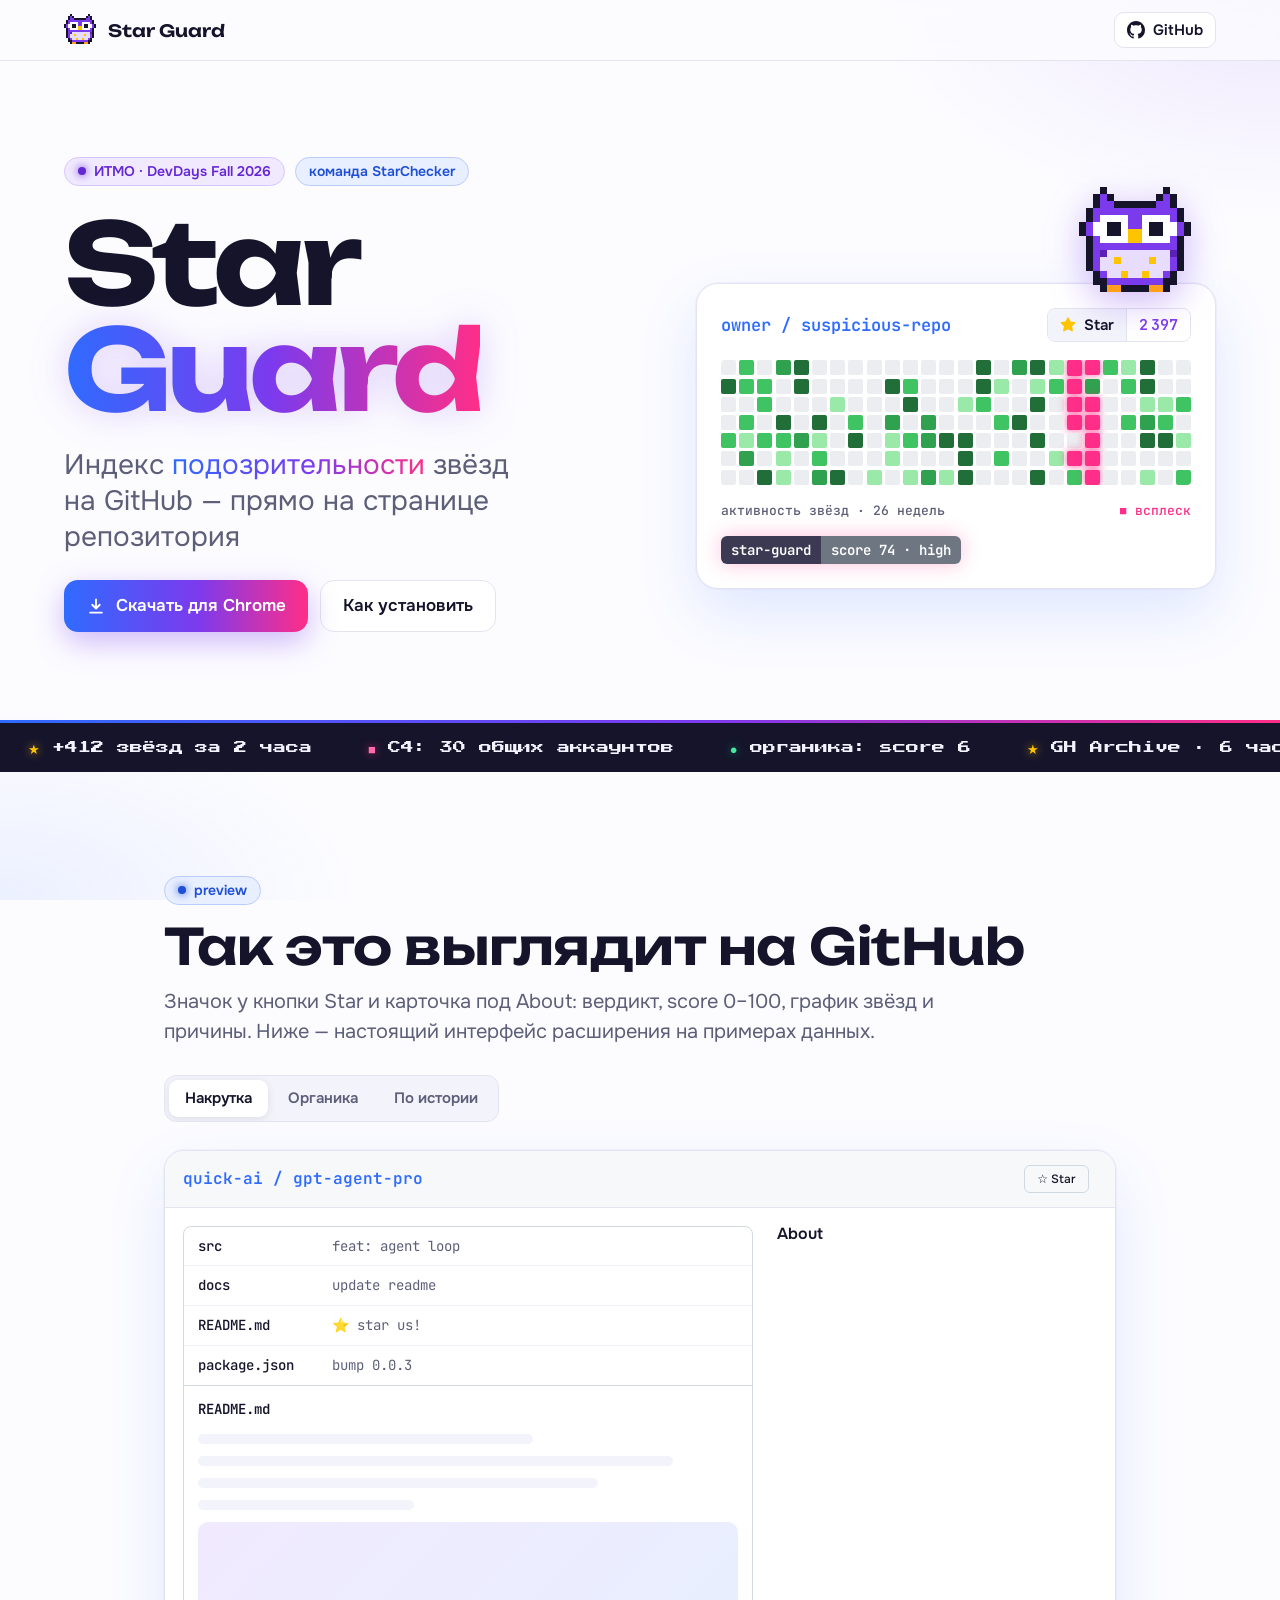
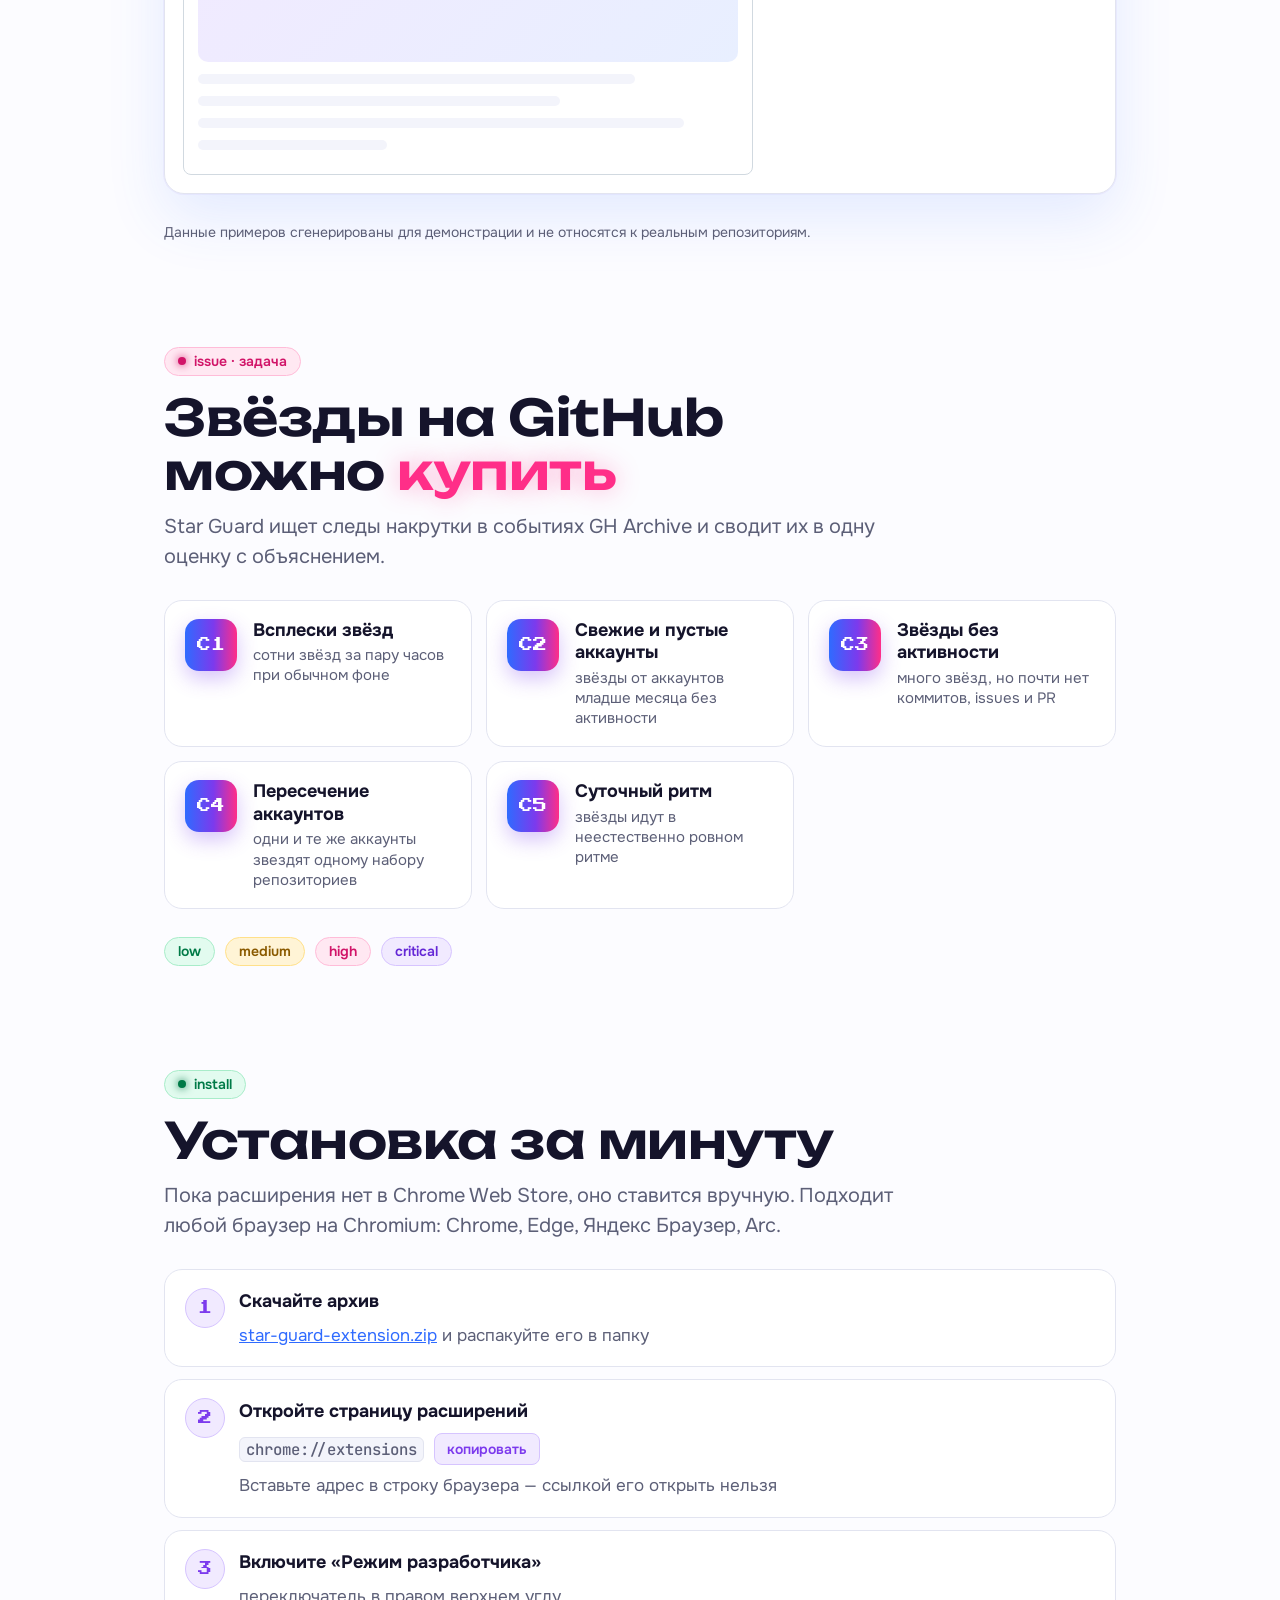
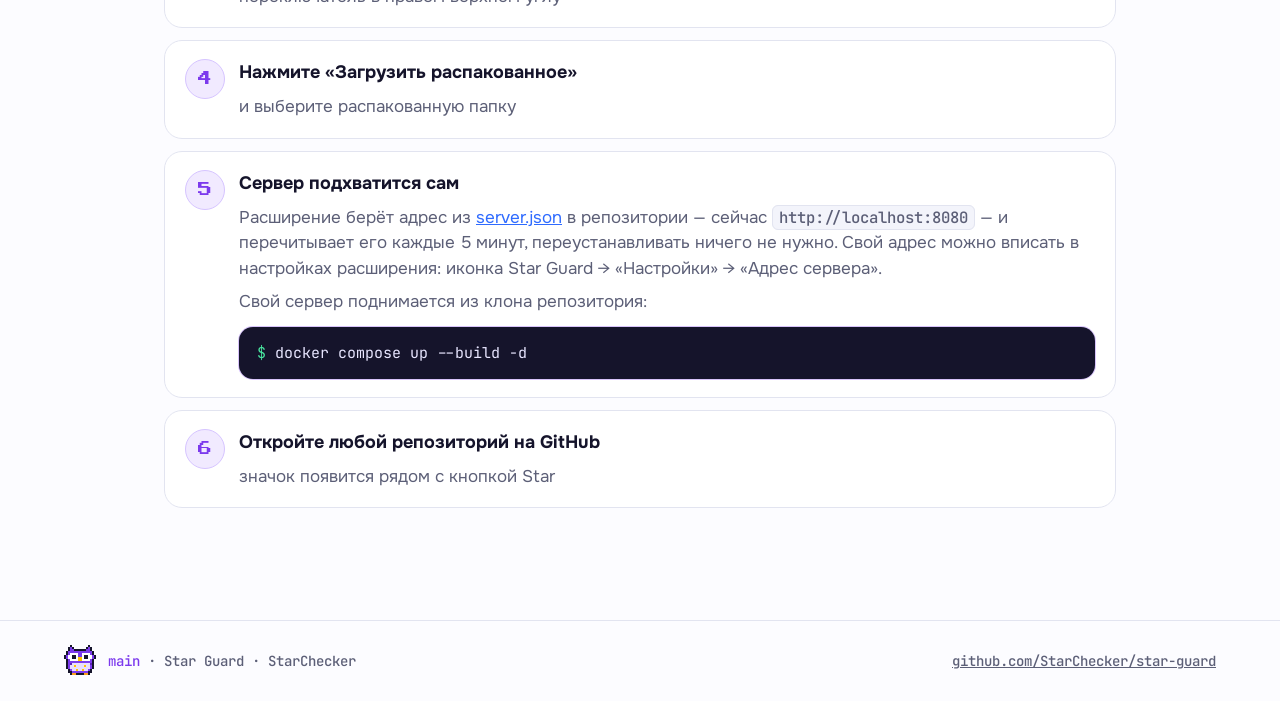
==== commit 3076ab9c: "Расширение: свёрнутая карточка и пасхалка; лендинг: живая сова и анимации - карточка в сайдбаре по у" ====
--- a/site/index.html
+++ b/site/index.html
@@ -26,6 +26,7 @@
 <main>
   <!-- Первый экран -->
   <section class="hero">
+    <div class="sky" id="sky" aria-hidden="true"></div>
     <div class="hero-text">
       <div class="labels">
         <span class="label l-violet"><span class="dot"></span>ИТМО · DevDays Fall 2026</span>
@@ -63,15 +64,18 @@
       </div>
     </div>
 
-    <div class="repo-card" aria-hidden="true">
-      <div class="owl-big" data-sprite="owl"></div>
+    <div class="repo-card">
+      <button class="owl-big" type="button" id="owlBtn" title="Погладить сову" aria-label="Сова Star Guard — нажмите">
+        <canvas id="owl" width="140" height="126"></canvas>
+        <span class="bubble" id="owlBubble" aria-hidden="true">уху!</span>
+      </button>
       <div class="rc-top">
         <span class="rc-name">owner / suspicious-repo</span>
-        <div class="starbtn"><span><svg viewBox="0 0 16 16"><use href="#star"/></svg>Star</span><span>2 113</span></div>
+        <div class="starbtn"><span><svg viewBox="0 0 16 16"><use href="#star"/></svg>Star</span><span id="starCount">2 113</span></div>
       </div>
-      <div class="contrib" id="contrib"></div>
+      <div class="contrib-wrap" aria-hidden="true"><div class="contrib" id="contrib"></div><div class="scan"></div></div>
       <div class="legend"><span>активность звёзд · 26 недель</span><span class="hotmark">■ всплеск</span></div>
-      <div class="badge"><span>star-guard</span><span>score 78 · high</span></div>
+      <div class="badge" id="heroBadge"><span>star-guard</span><span>score <b id="badgeScore">—</b> · <b id="badgeLevel">…</b></span></div>
     </div>
   </section>
 
--- a/site/style.css
+++ b/site/style.css
@@ -63,12 +63,19 @@
 .gh svg { width: 18px; height: 18px; }
 
 /* первый экран */
-.hero { display: grid; grid-template-columns: minmax(0, 1fr) minmax(0, 520px); gap: clamp(32px, 5vw, 72px); align-items: center;
+.hero { position: relative; display: grid; grid-template-columns: minmax(0, 1fr) minmax(0, 520px); gap: clamp(32px, 5vw, 72px); align-items: center;
   padding: clamp(36px, 8vw, 96px) var(--pad) clamp(56px, 7vw, 88px); max-width: 1280px; margin: 0 auto; }
+.sky { position: absolute; inset: 0; pointer-events: none; overflow: hidden; z-index: 0; }
+.sky i { position: absolute; width: 4px; height: 4px; background: var(--c); opacity: 0;
+  box-shadow: 4px 0 var(--c), -4px 0 var(--c), 0 4px var(--c), 0 -4px var(--c); animation: twinkle var(--d) ease-in-out infinite var(--delay); }
+@keyframes twinkle { 0%, 100% { opacity: 0; transform: scale(.4) rotate(0); } 50% { opacity: .75; transform: scale(1) rotate(45deg); } }
+.hero-text, .repo-card { z-index: 1; }
 .hero-text { display: flex; flex-direction: column; gap: 24px; }
 .labels { display: flex; gap: 10px; flex-wrap: wrap; }
 h1 { font: 700 clamp(52px, 11vw, 112px)/.95 var(--display); letter-spacing: -.045em; }
-h1 .neon { filter: drop-shadow(0 0 18px rgba(124, 58, 237, .25)); }
+h1 .neon { filter: drop-shadow(0 0 18px rgba(124, 58, 237, .25)); background-image: linear-gradient(90deg, var(--blue), var(--violet), var(--pink), var(--violet), var(--blue));
+  background-size: 200% 100%; animation: shimmer 6s linear infinite; }
+@keyframes shimmer { to { background-position: -200% 0; } }
 .sub { font-size: clamp(20px, 2.6vw, 28px); line-height: 1.3; color: var(--muted); max-width: 24ch; }
 .cta { display: flex; gap: 12px; flex-wrap: wrap; }
 .btn { display: inline-flex; align-items: center; justify-content: center; gap: 10px; min-height: 52px; padding: 0 22px; border-radius: 14px;
@@ -76,7 +83,10 @@
   transition: transform .2s var(--ease), box-shadow .2s var(--ease); }
 .btn svg { width: 20px; height: 20px; flex: none; }
 .btn:hover { transform: translateY(-2px); box-shadow: 0 10px 24px rgba(47, 107, 255, .14); }
-.btn.primary { color: #fff; border: 0; background: var(--neon); box-shadow: 0 10px 30px rgba(124, 58, 237, .35); }
+.btn.primary { position: relative; overflow: hidden; color: #fff; border: 0; background: var(--neon); box-shadow: 0 10px 30px rgba(124, 58, 237, .35); }
+.btn.primary::after { content: ""; position: absolute; top: 0; bottom: 0; width: 40%; left: -60%; transform: skewX(-20deg);
+  background: linear-gradient(90deg, transparent, rgba(255, 255, 255, .45), transparent); animation: shine 4.5s ease-in-out infinite 1.5s; }
+@keyframes shine { 0%, 70% { left: -60%; } 100% { left: 130%; } }
 .btn.primary:hover { box-shadow: 0 14px 36px rgba(124, 58, 237, .45); }
 .mobile-note { display: flex; flex-direction: column; gap: 14px; padding: 18px 20px; border-radius: 16px; background: var(--panel);
   border: 2px dashed #c9b8ff; }
@@ -94,8 +104,19 @@
 /* карточка репозитория с графом активности */
 .repo-card { position: relative; border: 1.5px solid var(--line); border-radius: 22px; background: var(--panel); padding: 24px; display: flex; flex-direction: column; gap: 18px;
   box-shadow: 0 0 0 1px rgba(124, 58, 237, .05), 0 24px 60px rgba(47, 107, 255, .14); margin-top: 84px; }
-.owl-big { position: absolute; right: 18px; top: -92px; width: 112px; height: 112px;
-  animation: blink 3.5s steps(1) infinite, bob 2.4s ease-in-out infinite; filter: drop-shadow(0 10px 18px rgba(124, 58, 237, .35)); }
+.owl-big { position: absolute; right: 10px; top: -104px; width: 140px; height: 126px; padding: 0; border: 0; background: none; cursor: pointer;
+  animation: bob 2.4s ease-in-out infinite; filter: drop-shadow(0 10px 18px rgba(124, 58, 237, .35)); -webkit-tap-highlight-color: transparent; }
+.owl-big canvas { width: 100%; height: 100%; image-rendering: pixelated; display: block; transition: transform .25s var(--ease); }
+.owl-big:hover canvas { transform: rotate(-4deg) scale(1.04); }
+.owl-big.hoot canvas { animation: hoot .5s var(--ease); }
+@keyframes hoot { 30% { transform: scale(1.12, .92); } 60% { transform: scale(.95, 1.08) translateY(-6px); } }
+.bubble { position: absolute; left: -54px; top: 4px; padding: 6px 10px; border-radius: 10px; background: var(--ink); color: #fff;
+  font: 400 11px/1 var(--pixel); white-space: nowrap; opacity: 0; transform: translateY(6px) scale(.8); transition: opacity .2s, transform .25s var(--ease); pointer-events: none; }
+.bubble::after { content: ""; position: absolute; right: -6px; top: 10px; border: 6px solid transparent; border-left-color: var(--ink); border-right: 0; }
+.bubble.on { opacity: 1; transform: none; }
+.pix { position: absolute; width: 6px; height: 6px; pointer-events: none; z-index: 5; background: var(--c);
+  box-shadow: 6px 0 var(--c), -6px 0 var(--c), 0 6px var(--c), 0 -6px var(--c); animation: fly 1s var(--ease) forwards; }
+@keyframes fly { to { transform: translate(var(--dx), var(--dy)) scale(.3) rotate(90deg); opacity: 0; } }
 @keyframes bob { 50% { translate: 0 -8px; } }
 .rc-top { display: flex; align-items: center; justify-content: space-between; gap: 12px; flex-wrap: wrap; }
 .rc-name { font: 600 17px/1.2 var(--mono); color: var(--blue); }
@@ -103,17 +124,33 @@
 .starbtn span { padding: 8px 12px; display: flex; align-items: center; gap: 8px; background: var(--subtle); }
 .starbtn span + span { background: var(--panel); border-left: 1.5px solid var(--line); font-family: var(--mono); color: var(--pink); }
 .starbtn svg { width: 16px; height: 16px; color: var(--star); }
-.contrib { display: grid; grid-template-columns: repeat(26, 1fr); gap: 3px; }
+.contrib-wrap { position: relative; overflow: hidden; border-radius: 4px; }
+.scan { position: absolute; top: 0; bottom: 0; width: 22%; left: -25%; pointer-events: none;
+  background: linear-gradient(90deg, transparent, rgba(124, 58, 237, .22) 70%, rgba(124, 58, 237, .55) 96%, transparent);
+  animation: sweep 3.6s cubic-bezier(.45, 0, .55, 1) infinite; mix-blend-mode: multiply; }
+@keyframes sweep { to { left: 105%; } }
+.contrib { display: grid; grid-template-columns: repeat(26, 1fr); grid-template-rows: repeat(7, auto); grid-auto-flow: column; gap: 3px; }
 .contrib i { aspect-ratio: 1; border-radius: 2px; background: #ebedf0; animation: cell .4s var(--ease) both; animation-delay: calc(var(--c) * 5ms + .2s); }
 .contrib i.l1 { background: #9be9a8; } .contrib i.l2 { background: #40c463; } .contrib i.l3 { background: #30a14e; } .contrib i.l4 { background: #216e39; }
-.contrib i.hot { background: var(--pink); box-shadow: 0 0 8px rgba(255, 46, 136, .8); }
+.contrib i.hot { background: var(--pink); box-shadow: 0 0 8px rgba(255, 46, 136, .8); animation: cell .4s var(--ease) both, hotpulse 1.6s ease-in-out infinite; }
+.contrib i.hot.flash { animation: flash .5s var(--ease); }
+@keyframes hotpulse { 50% { box-shadow: 0 0 2px rgba(255, 46, 136, .4); filter: brightness(1.15); } }
+@keyframes flash { 30% { transform: scale(1.5); background: #fff; box-shadow: 0 0 14px #ff2e88; } }
 @keyframes cell { from { opacity: 0; transform: scale(.3); } to { opacity: 1; transform: none; } }
 .legend { display: flex; justify-content: space-between; gap: 12px; font: 500 13px/1.2 var(--mono); color: var(--muted); }
 .hotmark { color: var(--pink); white-space: nowrap; }
 .badge { display: inline-flex; font: 600 14px/1 var(--mono); border-radius: 6px; overflow: hidden; align-self: flex-start; box-shadow: 0 0 20px rgba(255, 46, 136, .3); }
 .badge span { padding: 7px 10px; color: #fff; }
 .badge span:first-child { background: #3b3a52; }
-.badge span:last-child { background: #e5534b; }
+.badge span:last-child { background: #6e7781; transition: background .4s; }
+.badge b { font-weight: 600; font-variant-numeric: tabular-nums; }
+.badge.alarm span:last-child { background: #e5534b; }
+.badge.alarm { animation: alarm 1.8s ease-in-out infinite; }
+@keyframes alarm { 50% { box-shadow: 0 0 30px rgba(255, 46, 136, .6); } }
+.badge.bump { animation: bump .45s var(--ease); }
+@keyframes bump { 40% { transform: scale(1.12) rotate(-2deg); } }
+.starbtn span + span { transition: color .2s; }
+.starbtn.tick span + span { color: var(--violet); }
 
 /* бегущая строка */
 .ticker { height: 52px; display: flex; align-items: center; overflow: hidden; background: var(--ink); color: #f3f2ff; border-top: 3px solid; border-image: var(--neon) 1; }
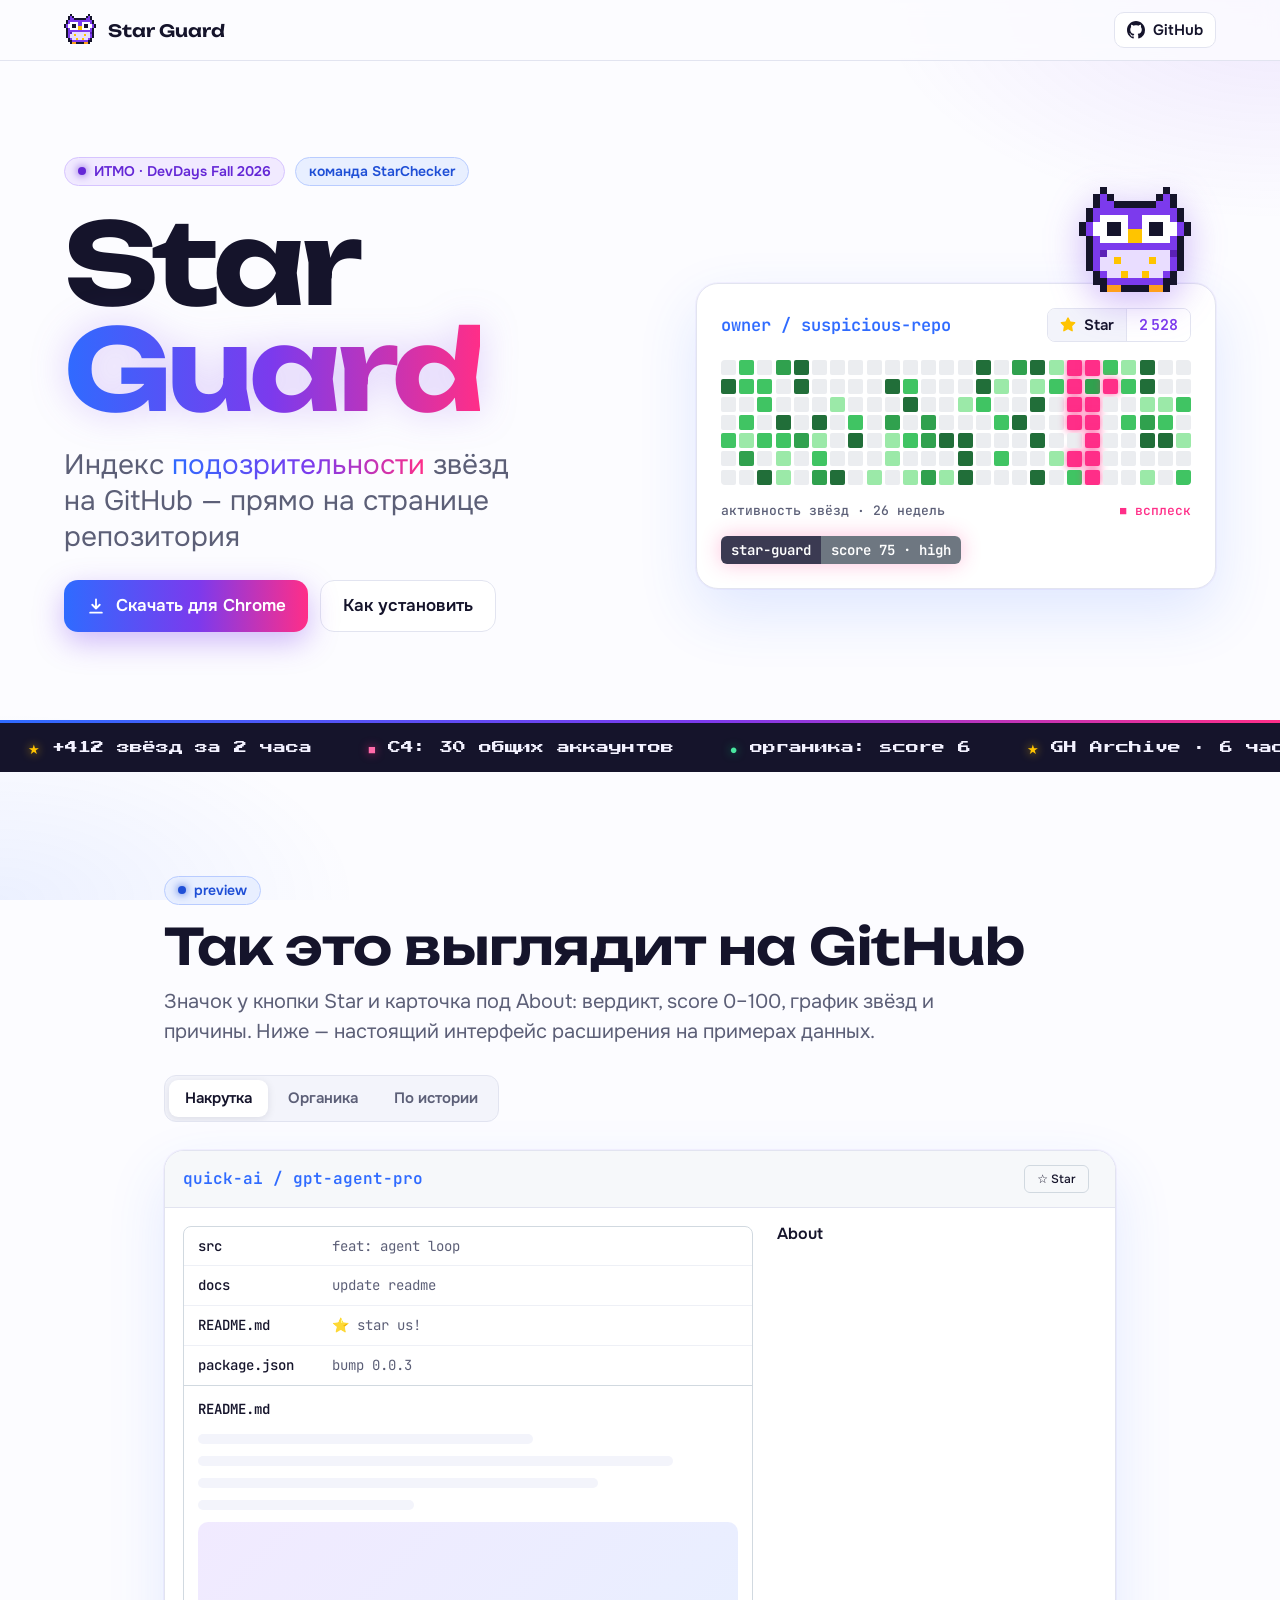
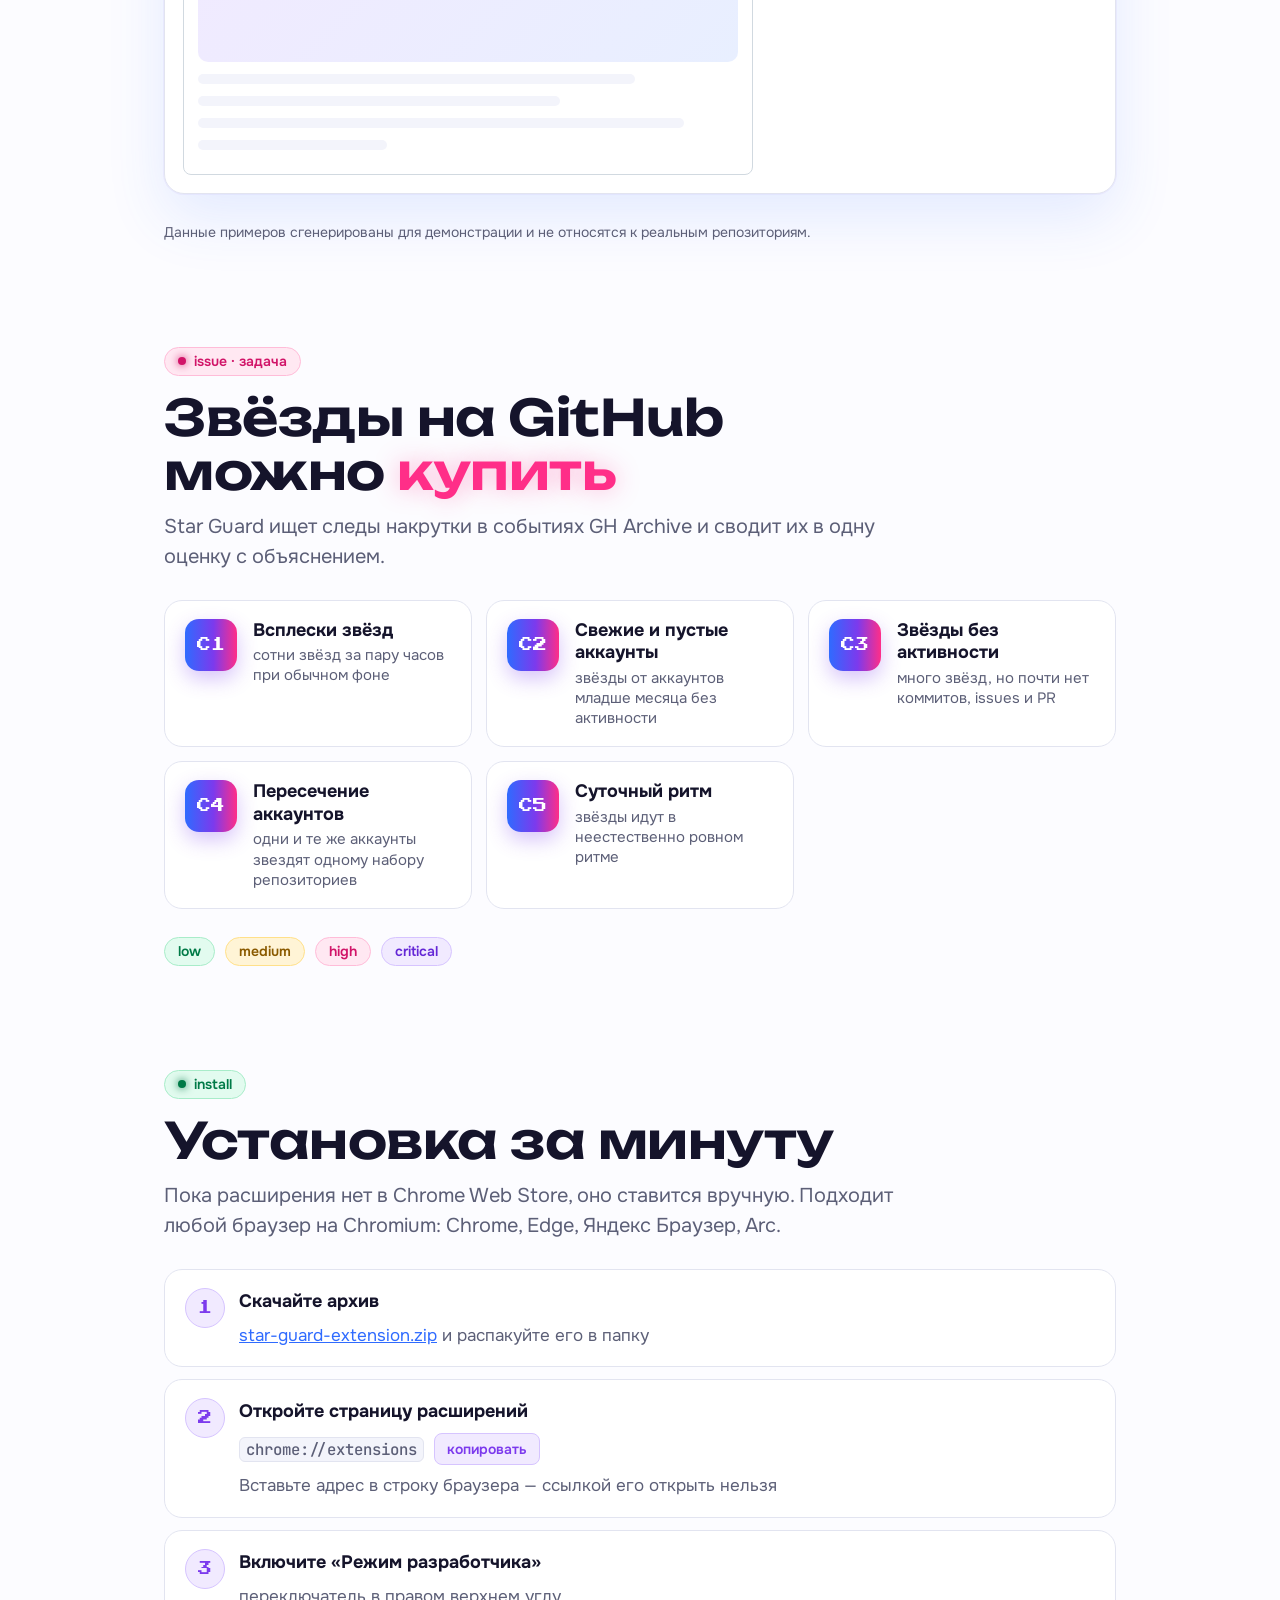
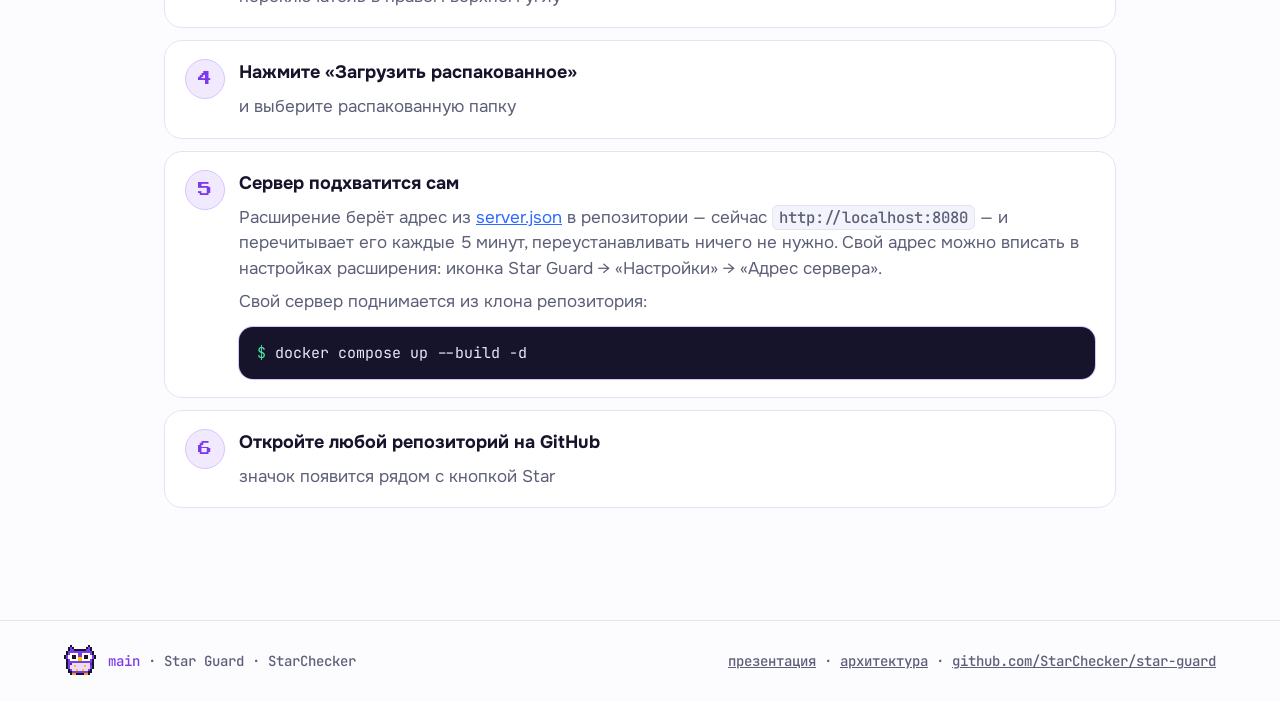
==== commit bbb3bdb3: "Порядок в репозитории: новый README, презентация, справочник - README переписан: что делает проект, " ====
--- a/site/index.html
+++ b/site/index.html
@@ -157,7 +157,7 @@
 
 <footer class="foot">
   <span class="brand"><span class="owl-mini" data-sprite="owl" aria-hidden="true"></span><span><span class="sha" id="sha">main</span> · Star Guard · StarChecker</span></span>
-  <a href="https://github.com/StarChecker/star-guard" rel="noopener">github.com/StarChecker/star-guard</a>
+  <span class="links"><a href="deck/">презентация</a> · <a href="architecture/01-overview.html">архитектура</a> · <a href="https://github.com/StarChecker/star-guard" rel="noopener">github.com/StarChecker/star-guard</a></span>
 </footer>
 
 <div class="toast" id="toast" role="status" aria-live="polite"></div>
